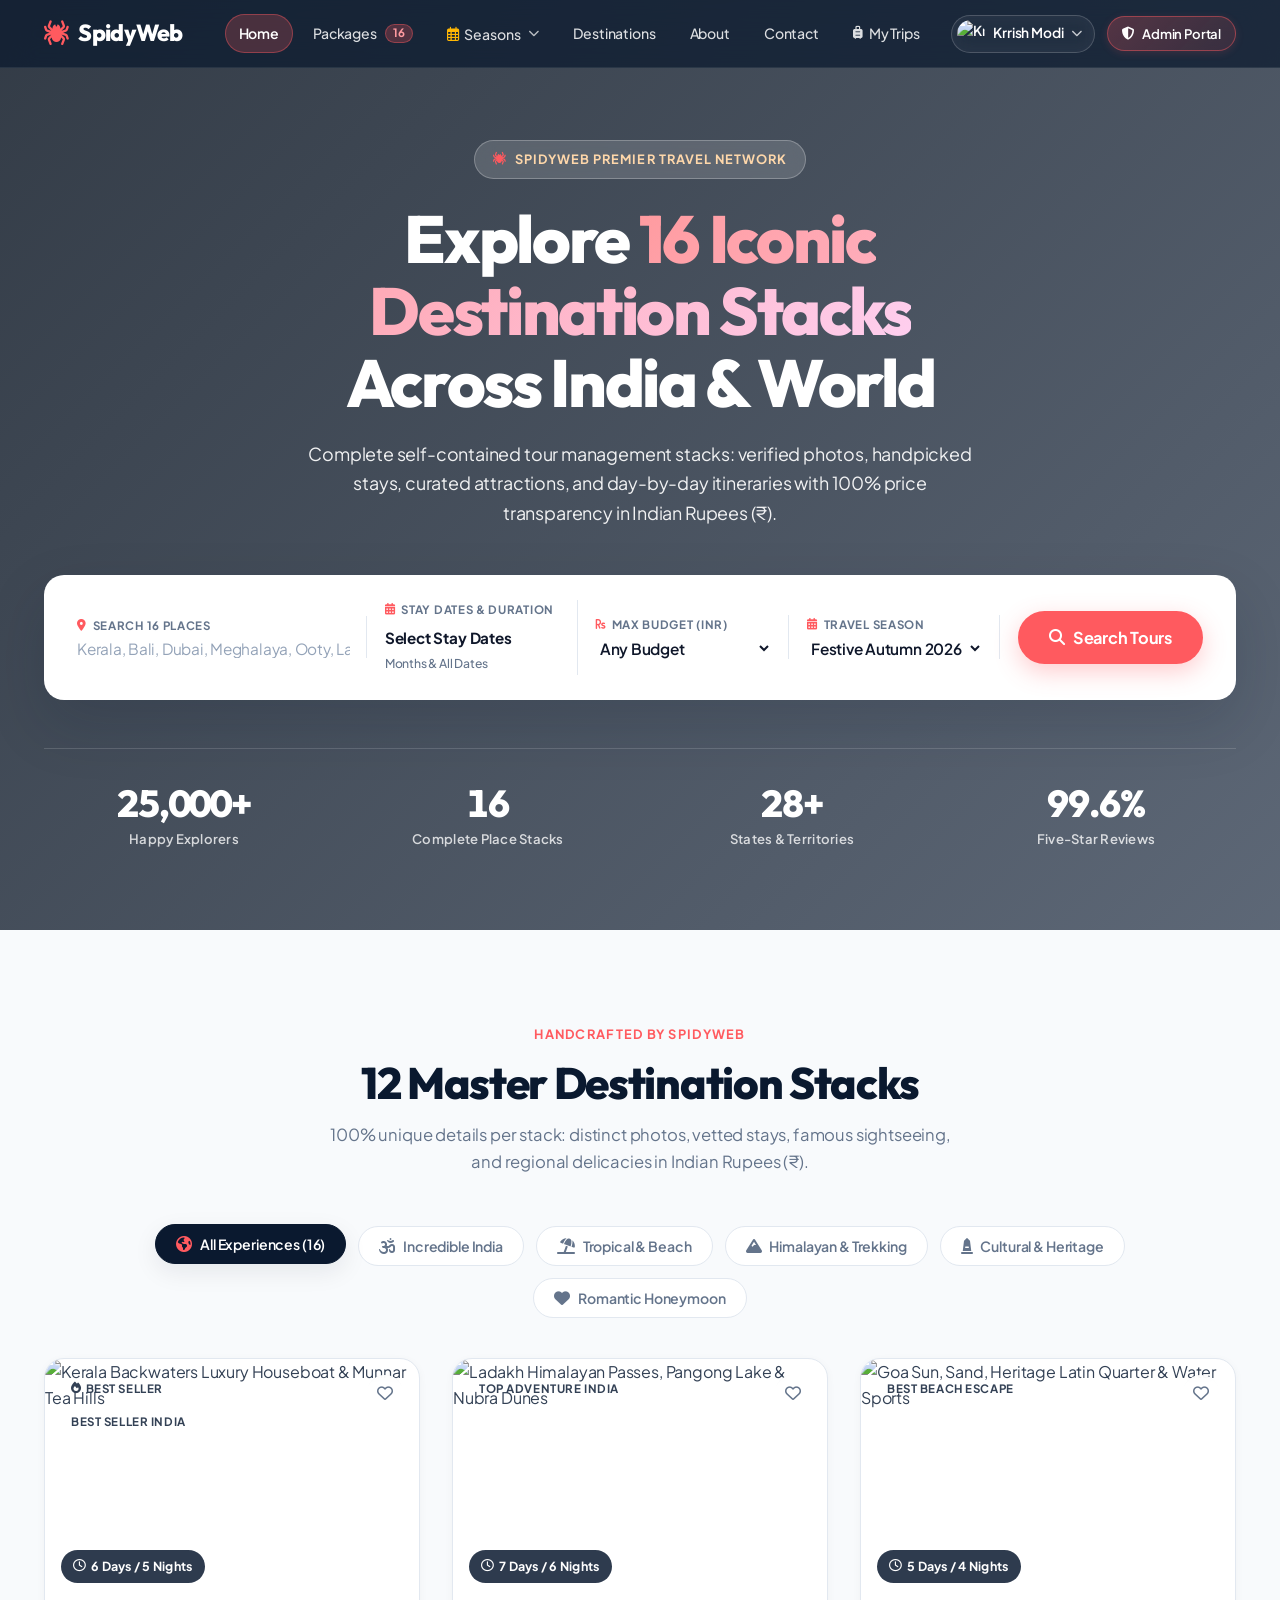
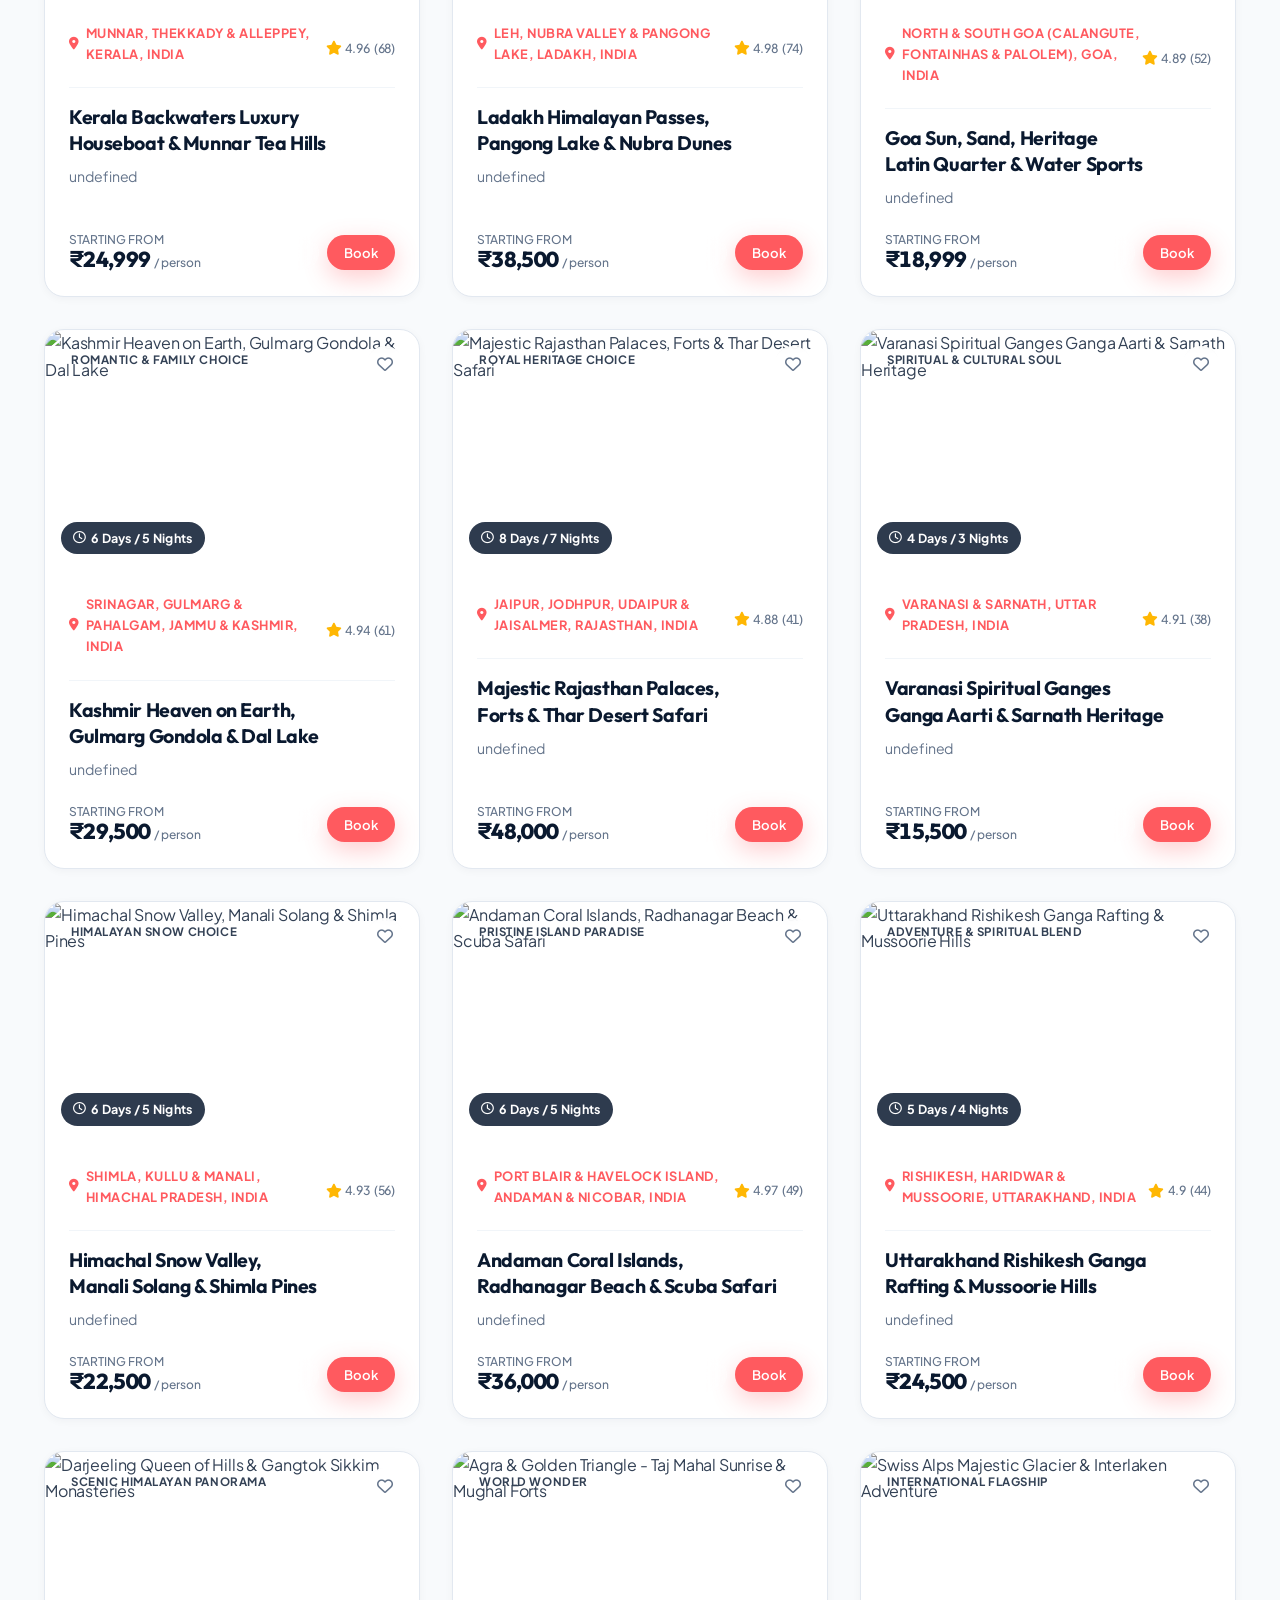
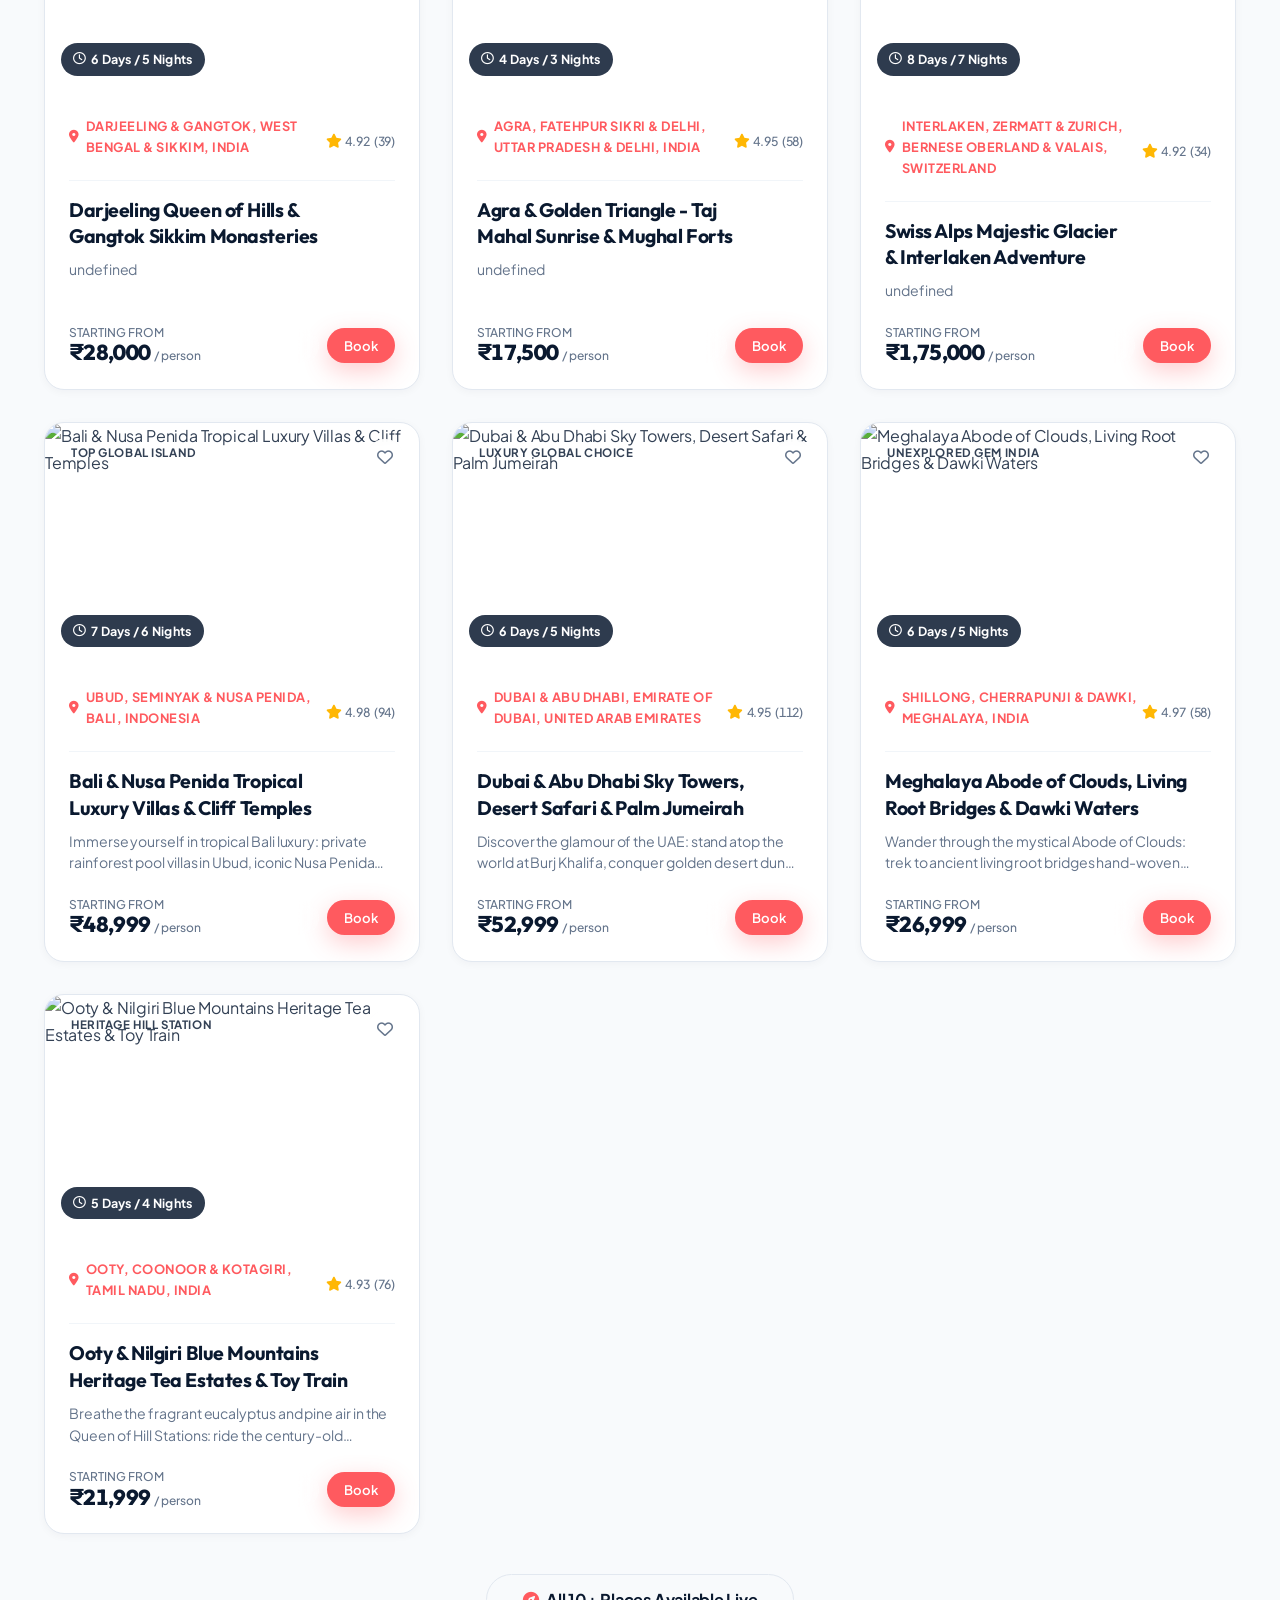
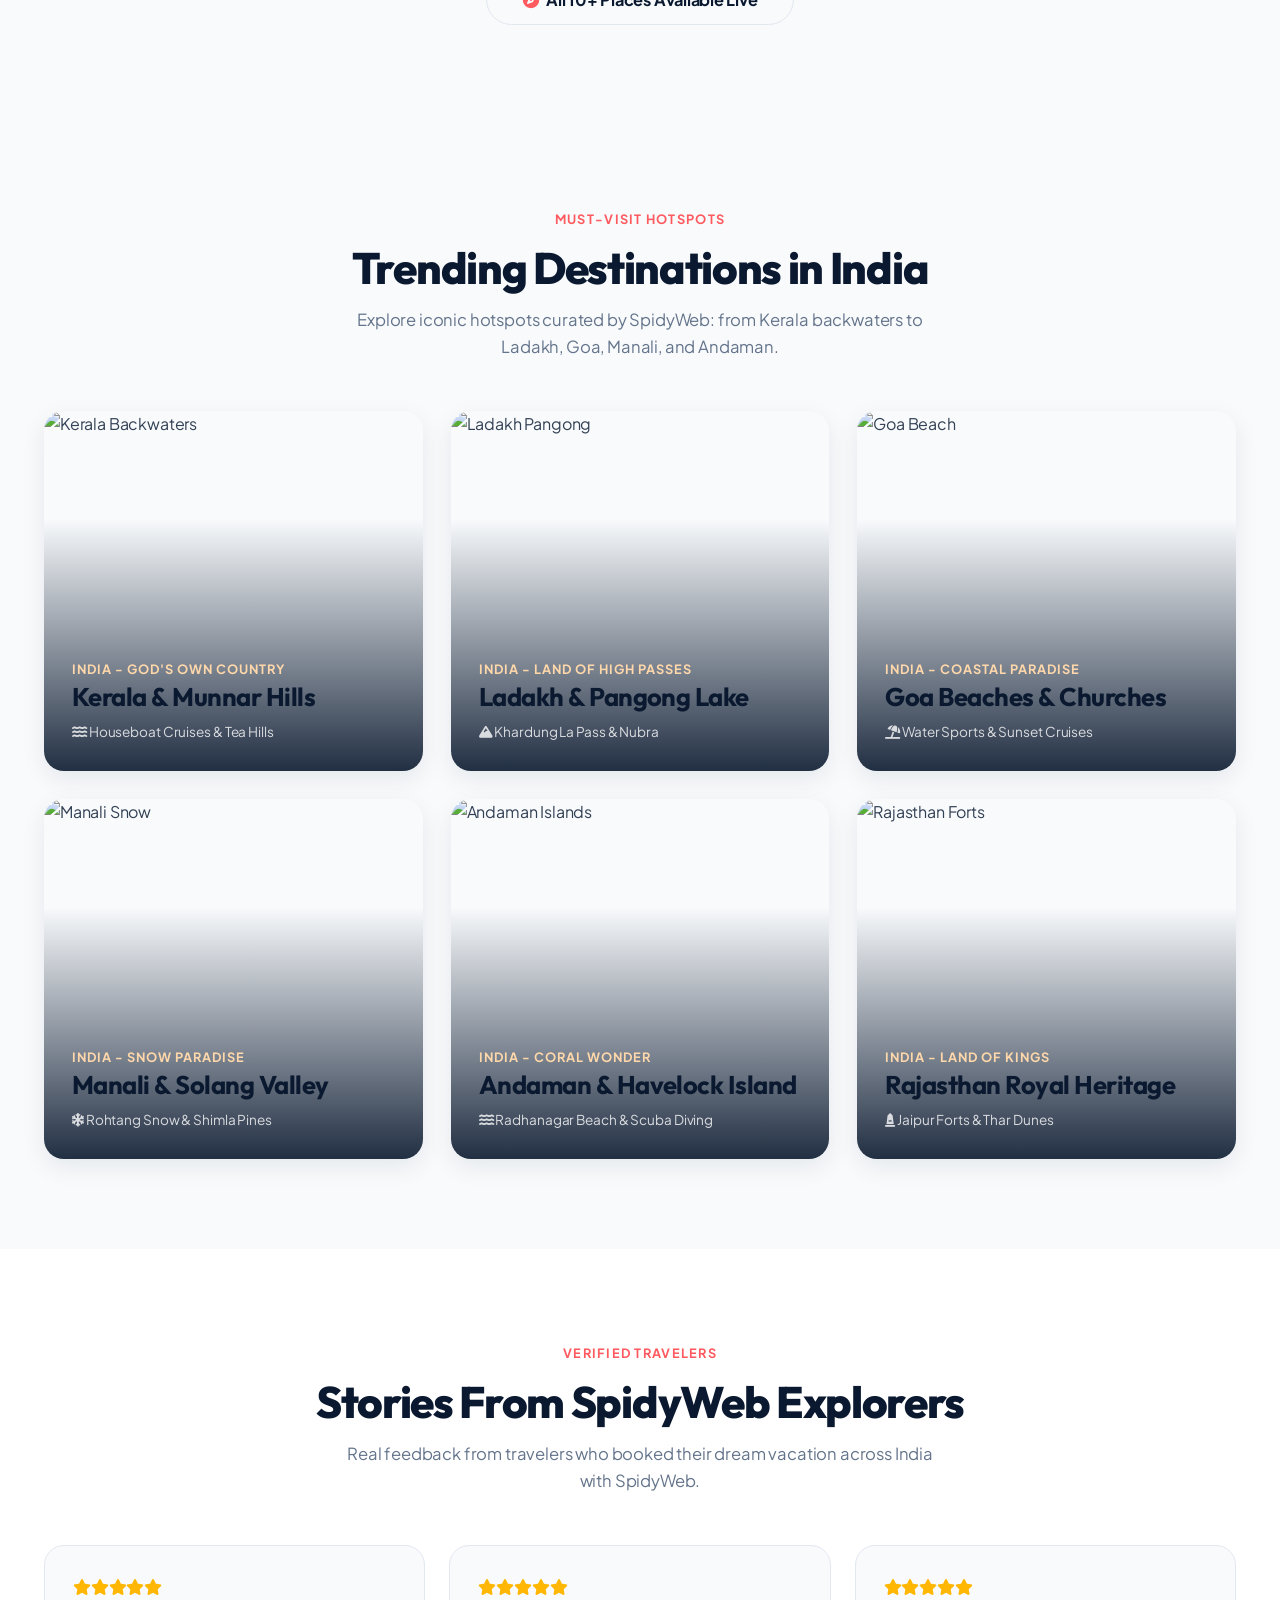
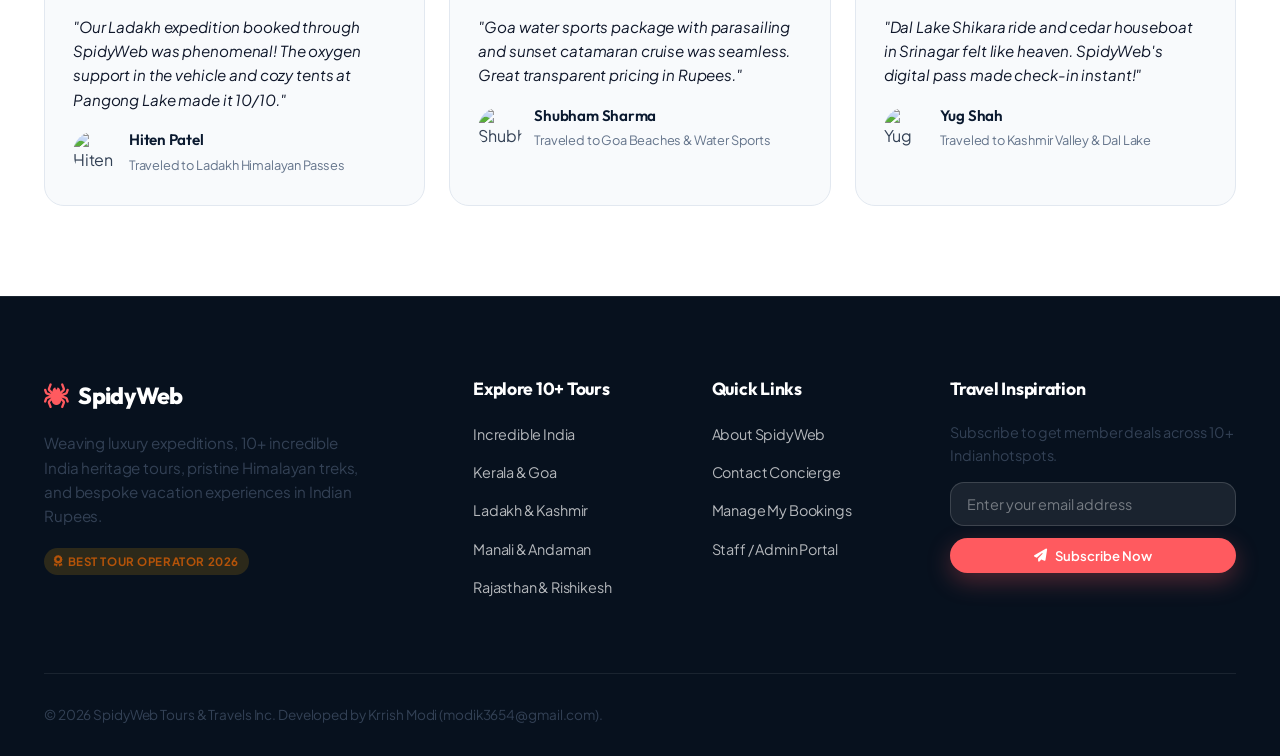
==== index.html @ 507b6579 "Initial commit: Wanderlust tour & travel management system" ====
<!DOCTYPE html>
<html lang="en">
<head>
  <meta charset="UTF-8">
  <meta name="viewport" content="width=device-width, initial-scale=1.0">
  <meta name="description" content="SpidyWeb Tours & Travels - Premier Tour & Travel Management System. Explore 10+ Incredible India packages: Kerala, Ladakh, Goa, Kashmir, Rajasthan, Manali, Andaman, Rishikesh, Darjeeling in Indian Rupees (₹).">
  <title>SpidyWeb Tours & Travels - Weaving Unforgettable Journeys Across India</title>

  <!-- Google Fonts & Font Awesome Icons -->
  <link rel="preconnect" href="https://fonts.googleapis.com">
  <link rel="preconnect" href="https://fonts.gstatic.com" crossorigin>
  <link href="https://fonts.googleapis.com/css2?family=Outfit:wght@400;500;600;700;800;900&family=Plus+Jakarta+Sans:ital,wght@0,300;0,400;0,500;0,600;0,700;0,800;1,400;1,600&family=JetBrains+Mono:wght@500;700&display=swap" rel="stylesheet">
  <link rel="stylesheet" href="https://cdnjs.cloudflare.com/ajax/libs/font-awesome/6.4.0/css/all.min.css">

  <!-- Core Stylesheet -->
  <link rel="stylesheet" href="assets/css/style.css">
</head>
<body>

  <!-- Navigation Bar -->
  <header class="navbar">
    <div class="container navbar-inner">
      <a href="index.html" class="logo">
        <i class="fas fa-spider" style="color: var(--accent-coral);"></i>
        <span>SpidyWeb</span>
      </a>

      <nav class="nav-links">
        <a href="index.html" class="nav-link active">Home</a>
        <a href="#featured-tours" class="nav-link">Packages <span class="nav-count-badge">16</span></a>

        <!-- Travel Seasons Dropdown Menu in Navbar -->
        <div class="nav-dropdown-wrap" id="seasons-nav-wrap">
          <button type="button" class="nav-link nav-dropdown-btn" id="seasons-nav-btn" aria-haspopup="true" aria-expanded="false">
            <i class="far fa-calendar-alt" style="color: var(--accent-gold);"></i> Seasons <i class="fas fa-chevron-down nav-caret"></i>
          </button>
          <div class="nav-dropdown-panel" id="seasons-nav-menu">
            <div class="dropdown-header-tag">Explore by Weather & Best Time</div>
            <a href="javascript:void(0)" class="dropdown-season-item" data-season="all">
              <span class="season-badge-icon" style="background: rgba(10,25,47,0.08); color: var(--primary-navy);"><i class="fas fa-globe-americas"></i></span>
              <div class="season-info-text">
                <span class="season-name">All Seasons (16 Stacks)</span>
                <span class="season-hint">Every iconic destination across India & Global</span>
              </div>
            </a>
            <a href="javascript:void(0)" class="dropdown-season-item" data-season="spring-summer">
              <span class="season-badge-icon" style="background: #fef3c7; color: #d97706;">🌸</span>
              <div class="season-info-text">
                <span class="season-name">Spring & Summer (Mar – Jun)</span>
                <span class="season-hint">Manali, Ooty, Bali, Swiss Alps, Ladakh</span>
              </div>
            </a>
            <a href="javascript:void(0)" class="dropdown-season-item" data-season="monsoon">
              <span class="season-badge-icon" style="background: #e0f2fe; color: #0284c7;">🌧️</span>
              <div class="season-info-text">
                <span class="season-name">Monsoon Greens (Jul – Sep)</span>
                <span class="season-hint">Kerala backwaters, Meghalaya falls & Bali</span>
              </div>
            </a>
            <a href="javascript:void(0)" class="dropdown-season-item" data-season="autumn">
              <span class="season-badge-icon" style="background: #ffedd5; color: #ea580c;">🍁</span>
              <div class="season-info-text">
                <span class="season-name">Festive Autumn (Oct – Nov)</span>
                <span class="season-hint">Rajasthan, Varanasi, Dubai & Darjeeling</span>
              </div>
            </a>
            <a href="javascript:void(0)" class="dropdown-season-item" data-season="winter">
              <span class="season-badge-icon" style="background: #eff6ff; color: #2563eb;">❄️</span>
              <div class="season-info-text">
                <span class="season-name">Winter Snow & Sun (Dec – Feb)</span>
                <span class="season-hint">Kashmir Gulmarg snow, Goa & Andaman beaches</span>
              </div>
            </a>
          </div>
        </div>

        <a href="#destinations" class="nav-link">Destinations</a>
        <a href="about.html" class="nav-link">About</a>
        <a href="contact.html" class="nav-link">Contact</a>
        <a href="my-bookings.html" class="nav-link"><i class="fas fa-suitcase-rolling" style="font-size: 0.8rem;"></i> My Trips</a>
      </nav>

      <div class="nav-actions">
        <div class="user-profile-menu">
          <div class="user-avatar-btn">
            <img src="https://images.unsplash.com/photo-1535713875002-d1d0cf377fde?auto=format&fit=crop&w=150&q=80" alt="Krrish Modi" id="header-dp" class="user-avatar-img">
            <span>Krrish Modi</span>
            <i class="fas fa-chevron-down" style="font-size: 0.7rem; opacity: 0.75;"></i>
          </div>
          <div class="user-dropdown">
            <div style="padding: 12px 18px; border-bottom: 1px solid var(--border-light); display: flex; align-items: center; justify-content: space-between;">
              <div>
                <p style="font-weight: 700; font-size: 0.9rem;">Krrish Modi</p>
                <p style="font-size: 0.75rem; color: var(--text-muted);">modik3654@gmail.com</p>
              </div>
              <button onclick="openAvatarModal()" class="btn btn-outline btn-sm" style="padding: 4px 8px; font-size: 0.75rem;" title="Change Profile Photo">
                <i class="fas fa-camera"></i> Change DP
              </button>
            </div>
            <a href="my-bookings.html" class="dropdown-item">
              <i class="fas fa-suitcase-rolling"></i> My Bookings
            </a>
            <a href="admin/index.html" class="dropdown-item">
              <i class="fas fa-chart-line"></i> Admin Dashboard
            </a>
            <a href="javascript:void(0)" onclick="openAvatarModal()" class="dropdown-item">
              <i class="fas fa-image"></i> Change Profile Photo
            </a>
            <div class="dropdown-divider"></div>
            <a href="login.html" class="dropdown-item" style="color: #ef4444;">
              <i class="fas fa-sign-out-alt"></i> Logout / Switch User
            </a>
          </div>
        </div>

        <a href="admin/index.html" class="nav-admin-btn" title="Admin Portal">
          <i class="fas fa-shield-alt"></i> <span>Admin Portal</span>
        </a>

        <button class="mobile-menu-btn" aria-label="Toggle Menu">
          <i class="fas fa-bars"></i>
        </button>
      </div>
    </div>
  </header>

  <!-- Hero Section -->
  <section class="hero">
    <div class="container">
      <div class="hero-content">
        <div class="hero-tagline">
          <i class="fas fa-spider" style="color: var(--accent-coral);"></i> SpidyWeb Premier Travel Network
        </div>
        <h1 class="hero-title">
          Explore <span>16 Iconic Destination Stacks</span> Across India & World
        </h1>
        <p class="hero-desc">
          Complete self-contained tour management stacks: verified photos, handpicked stays, curated attractions, and day-by-day itineraries with 100% price transparency in Indian Rupees (₹).
        </p>
      </div>

      <!-- Interactive Search Bar with ONLY RUPEES in Max Budget -->
      <div class="search-card">
        <div class="search-field">
          <label class="search-label"><i class="fas fa-map-marker-alt"></i> Search 16 Places</label>
          <input type="text" id="search-destination" class="search-input" placeholder="Kerala, Bali, Dubai, Meghalaya, Ooty, Ladakh, Goa, Kashmir, Swiss Alps...">
        </div>

        <!-- MakeMyTrip Style Date & Duration Picker Trigger -->
        <div class="search-field date-picker-field" id="mmt-date-picker-wrap">
          <label class="search-label"><i class="fas fa-calendar-alt"></i> Stay Dates & Duration</label>
          <div class="date-trigger-box" id="mmt-date-trigger" tabindex="0" role="button" aria-haspopup="dialog" aria-expanded="false" title="Click to select stay dates like MakeMyTrip">
            <div class="date-val-wrap">
              <span class="date-val-primary" id="mmt-date-display">Select Stay Dates</span>
              <span class="date-val-sub" id="mmt-duration-sub">Months & All Dates</span>
            </div>
            <span class="mmt-duration-pill" id="mmt-duration-pill" style="display: none;">0 Nights</span>
          </div>
          <!-- Hidden input for search filter engine compatibility -->
          <input type="hidden" id="search-duration" value="all">
          <input type="hidden" id="checkin-date" value="">
          <input type="hidden" id="checkout-date" value="">
        </div>

        <!-- MAX BUDGET (ONLY RUPEES, NO PLACE NAMES) -->
        <div class="search-field">
          <label class="search-label"><i class="fas fa-rupee-sign"></i> Max Budget (INR)</label>
          <select id="search-budget" class="search-input" style="cursor: pointer;">
            <option value="9999999">Any Budget</option>
            <option value="20000">Under ₹20,000</option>
            <option value="30000">Under ₹30,000</option>
            <option value="50000">Under ₹50,000</option>
            <option value="100000">Under ₹1,00,000</option>
            <option value="200000">Under ₹2,00,000</option>
          </select>
        </div>

        <div class="search-field">
          <label class="search-label"><i class="fas fa-calendar-alt"></i> Travel Season</label>
          <select class="search-input" style="cursor: pointer;">
            <option>Festive Autumn 2026</option>
            <option>Winter Snow Season 2026</option>
            <option>Spring / Summer 2027</option>
          </select>
        </div>

        <button id="btn-hero-search" class="btn btn-primary btn-lg">
          <i class="fas fa-search"></i> Search Tours
        </button>

        <!-- MakeMyTrip Style Dual-Month Calendar Popover -->
        <div class="mmt-calendar-popover" id="mmt-calendar-popover" role="dialog" aria-label="MakeMyTrip Stay Date Picker" style="display: none;">
          <div class="mmt-popover-header">
            <div class="mmt-header-title">
              <i class="fas fa-calendar-alt"></i>
              <div>
                <h4>Select Dates & Duration</h4>
                <p>Pick check-in & check-out dates to calculate duration</p>
              </div>
            </div>
            <div class="mmt-nav-group">
              <button type="button" class="mmt-nav-arrow" id="mmt-prev-month" aria-label="Previous Month">
                <i class="fas fa-chevron-left"></i>
              </button>
              <button type="button" class="mmt-nav-arrow" id="mmt-next-month" aria-label="Next Month">
                <i class="fas fa-chevron-right"></i>
              </button>
            </div>
          </div>

          <!-- Dual Month Container -->
          <div class="mmt-dual-months" id="mmt-dual-months">
            <!-- Dynamically rendered via JS -->
          </div>

          <!-- Calendar Popover Footer -->
          <div class="mmt-popover-footer">
            <div class="mmt-footer-info">
              <div class="mmt-date-chips">
                <div class="mmt-chip" id="mmt-checkin-chip">
                  <span class="chip-label">Check-in</span>
                  <span class="chip-date" id="mmt-chip-in-val">Select date</span>
                </div>
                <i class="fas fa-arrow-right chip-arrow"></i>
                <div class="mmt-chip" id="mmt-checkout-chip">
                  <span class="chip-label">Check-out</span>
                  <span class="chip-date" id="mmt-chip-out-val">Select date</span>
                </div>
              </div>
              <div class="mmt-footer-nights" id="mmt-nights-summary">
                <i class="fas fa-moon"></i> <span>Pick check-in date</span>
              </div>
            </div>
            <div class="mmt-footer-actions">
              <button type="button" class="btn btn-sm btn-outline" id="mmt-clear-btn">Reset</button>
              <button type="button" class="btn btn-sm btn-primary" id="mmt-apply-btn" disabled>Apply Dates</button>
            </div>
          </div>
        </div>
      </div>

      <!-- Key Platform Stats -->
      <div class="hero-stats">
        <div class="stat-item">
          <div class="stat-number">25,000+</div>
          <div class="stat-label">Happy Explorers</div>
        </div>
        <div class="stat-item">
          <div class="stat-number">16</div>
          <div class="stat-label">Complete Place Stacks</div>
        </div>
        <div class="stat-item">
          <div class="stat-number">28+</div>
          <div class="stat-label">States & Territories</div>
        </div>
        <div class="stat-item">
          <div class="stat-number">99.6%</div>
          <div class="stat-label">Five-Star Reviews</div>
        </div>
      </div>
    </div>
  </section>

  <!-- Featured Tours Section -->
  <section class="section" id="featured-tours">
    <div class="container">
      <div class="section-header">
        <span class="section-subtitle">Handcrafted by SpidyWeb</span>
        <h2 class="section-title">12 Master Destination Stacks</h2>
        <p class="section-desc">
          100% unique details per stack: distinct photos, vetted stays, famous sightseeing, and regional delicacies in Indian Rupees (₹).
        </p>
      </div>

      <!-- Category Filter Pills -->
      <div class="category-filter-wrap">
        <button class="filter-btn active" data-category="all">
          <i class="fas fa-globe-americas"></i> All Experiences (16)
        </button>
        <button class="filter-btn" data-category="incredible-india">
          <i class="fas fa-om"></i> Incredible India
        </button>
        <button class="filter-btn" data-category="tropical-beach">
          <i class="fas fa-umbrella-beach"></i> Tropical & Beach
        </button>
        <button class="filter-btn" data-category="himalayan-trekking">
          <i class="fas fa-mountain"></i> Himalayan & Trekking
        </button>
        <button class="filter-btn" data-category="cultural-heritage">
          <i class="fas fa-monument"></i> Cultural & Heritage
        </button>
        <button class="filter-btn" data-category="romantic-honeymoon">
          <i class="fas fa-heart"></i> Romantic Honeymoon
        </button>
      </div>

      <!-- Packages Grid with 100% REAL PHOTOS for each place -->
      <div class="packages-grid" id="packages-container">

        <!-- 1. KERALA BACKWATERS (REAL HOUSEBOAT & TEA HILLS PHOTO) -->
        <article class="package-card" data-category="incredible-india" data-destination="Munnar, Thekkady & Alleppey, India" data-title="Kerala Backwaters Luxury Houseboat & Munnar Tea Hills" data-duration="6" data-price="24999">
          <div class="card-img-wrap">
            <img src="https://images.unsplash.com/photo-1602216056096-3b40cc0c9944?auto=format&fit=crop&w=900&q=80" alt="Alleppey Backwaters Houseboat Kerala" loading="lazy">
            <div class="card-badges">
              <span class="badge badge-coral"><i class="fas fa-fire"></i> Best Seller</span>
              <span class="badge badge-gold"><i class="fas fa-tag"></i> Save 17%</span>
            </div>
            <button class="card-wishlist" data-id="1" aria-label="Save to Wishlist"><i class="far fa-heart"></i></button>
            <div class="card-duration"><i class="far fa-clock"></i> 6 Days / 5 Nights</div>
          </div>
          <div class="card-body">
            <div class="card-location"><i class="fas fa-map-marker-alt"></i> Munnar & Alleppey, Kerala (India)</div>
            <h3 class="card-title"><a href="package-details.html?id=1">Kerala Backwaters Houseboat & Munnar Tea Hills</a></h3>
            <p class="card-summary">Private luxury AC houseboat cruise in Alleppey backwaters and aromatic Munnar tea plantations.</p>
            <div class="card-meta">
              <div class="card-rating"><i class="fas fa-star"></i> 4.96 <span>(68 reviews)</span></div>
              <div class="card-group-size"><i class="fas fa-user-friends"></i> Max 12 Guests</div>
            </div>
            <div class="card-footer">
              <div class="card-price-wrap">
                <span class="card-price-label">From</span>
                <div>
                  <span class="card-price">₹24,999</span>
                  <span class="card-price-original">₹29,999</span>
                </div>
              </div>
              <div style="display: flex; gap: 8px;">
                <a href="package-details.html?id=1" class="btn btn-outline-dark btn-sm">Details</a>
                <button class="btn btn-primary btn-sm btn-open-booking" data-id="1" data-title="Kerala Backwaters Houseboat & Munnar Tea Hills" data-price="24999" data-destination="Kerala, India" data-duration="6 Days">Book Now</button>
              </div>
            </div>
          </div>
        </article>

        <!-- 2. LADAKH PANGONG (REAL PANGONG TSO PHOTO) -->
        <article class="package-card" data-category="himalayan-trekking" data-destination="Leh, Nubra Valley & Pangong Lake, India" data-title="Ladakh Himalayan Passes, Pangong Lake & Nubra Dunes" data-duration="7" data-price="38500">
          <div class="card-img-wrap">
            <img src="https://images.unsplash.com/photo-1581793745862-99fde7fa73d2?auto=format&fit=crop&w=900&q=80" alt="Pangong Tso Lake Ladakh" loading="lazy">
            <div class="card-badges">
              <span class="badge badge-coral"><i class="fas fa-fire"></i> Top Adventure</span>
              <span class="badge badge-gold"><i class="fas fa-tag"></i> Save 12%</span>
            </div>
            <button class="card-wishlist" data-id="2" aria-label="Save to Wishlist"><i class="far fa-heart"></i></button>
            <div class="card-duration"><i class="far fa-clock"></i> 7 Days / 6 Nights</div>
          </div>
          <div class="card-body">
            <div class="card-location"><i class="fas fa-map-marker-alt"></i> Leh & Pangong Tso, Ladakh (India)</div>
            <h3 class="card-title"><a href="package-details.html?id=2">Ladakh Himalayan Passes, Pangong & Nubra Dunes</a></h3>
            <p class="card-summary">Cross Khardung La pass, ride double-humped camels in Nubra desert sand dunes, and camp at Pangong Lake.</p>
            <div class="card-meta">
              <div class="card-rating"><i class="fas fa-star"></i> 4.98 <span>(74 reviews)</span></div>
              <div class="card-group-size"><i class="fas fa-user-friends"></i> Max 10 Guests</div>
            </div>
            <div class="card-footer">
              <div class="card-price-wrap">
                <span class="card-price-label">From</span>
                <div>
                  <span class="card-price">₹38,500</span>
                  <span class="card-price-original">₹44,000</span>
                </div>
              </div>
              <div style="display: flex; gap: 8px;">
                <a href="package-details.html?id=2" class="btn btn-outline-dark btn-sm">Details</a>
                <button class="btn btn-primary btn-sm btn-open-booking" data-id="2" data-title="Ladakh Himalayan Passes & Pangong Lake" data-price="38500" data-destination="Ladakh, India" data-duration="7 Days">Book Now</button>
              </div>
            </div>
          </div>
        </article>

        <!-- 3. GOA BEACHES (REAL GOA PALM BEACH PHOTO) -->
        <article class="package-card" data-category="tropical-beach" data-destination="North & South Goa, India" data-title="Goa Sun, Sand, Heritage Churches & Water Sports" data-duration="5" data-price="18999">
          <div class="card-img-wrap">
            <img src="https://images.unsplash.com/photo-1512343879784-a960bf40e7f2?auto=format&fit=crop&w=900&q=80" alt="Palolem Beach Goa" loading="lazy">
            <div class="card-badges">
              <span class="badge badge-coral"><i class="fas fa-fire"></i> Best Seller</span>
            </div>
            <button class="card-wishlist" data-id="3" aria-label="Save to Wishlist"><i class="far fa-heart"></i></button>
            <div class="card-duration"><i class="far fa-clock"></i> 5 Days / 4 Nights</div>
          </div>
          <div class="card-body">
            <div class="card-location"><i class="fas fa-map-marker-alt"></i> Calangute, Baga & Palolem, Goa (India)</div>
            <h3 class="card-title"><a href="package-details.html?id=3">Goa Sun, Sand, Latin Quarter & Water Sports</a></h3>
            <p class="card-summary">Golden beaches, Portuguese Latin Quarters in Fontainhas, parasailing, and sunset catamaran cruises.</p>
            <div class="card-meta">
              <div class="card-rating"><i class="fas fa-star"></i> 4.89 <span>(52 reviews)</span></div>
              <div class="card-group-size"><i class="fas fa-user-friends"></i> Max 15 Guests</div>
            </div>
            <div class="card-footer">
              <div class="card-price-wrap">
                <span class="card-price-label">From</span>
                <div>
                  <span class="card-price">₹18,999</span>
                  <span class="card-price-original">₹22,500</span>
                </div>
              </div>
              <div style="display: flex; gap: 8px;">
                <a href="package-details.html?id=3" class="btn btn-outline-dark btn-sm">Details</a>
                <button class="btn btn-primary btn-sm btn-open-booking" data-id="3" data-title="Goa Sun, Sand & Water Sports" data-price="18999" data-destination="Goa, India" data-duration="5 Days">Book Now</button>
              </div>
            </div>
          </div>
        </article>

        <!-- 4. KASHMIR (REAL DAL LAKE SHIKARA PHOTO) -->
        <article class="package-card" data-category="incredible-india" data-destination="Srinagar, Gulmarg & Pahalgam, India" data-title="Kashmir Heaven on Earth, Gulmarg Gondola & Dal Lake" data-duration="6" data-price="29500">
          <div class="card-img-wrap">
            <img src="https://images.unsplash.com/photo-1598091383021-15ddea10925d?auto=format&fit=crop&w=900&q=80" alt="Dal Lake Shikara Boat Srinagar Kashmir" loading="lazy">
            <div class="card-badges">
              <span class="badge badge-coral"><i class="fas fa-heart"></i> Paradise Trip</span>
            </div>
            <button class="card-wishlist" data-id="4" aria-label="Save to Wishlist"><i class="far fa-heart"></i></button>
            <div class="card-duration"><i class="far fa-clock"></i> 6 Days / 5 Nights</div>
          </div>
          <div class="card-body">
            <div class="card-location"><i class="fas fa-map-marker-alt"></i> Srinagar & Gulmarg, Kashmir (India)</div>
            <h3 class="card-title"><a href="package-details.html?id=4">Kashmir Heaven on Earth & Dal Lake Shikara</a></h3>
            <p class="card-summary">Wooden Shikaras on Dal Lake, carved cedar houseboats, and Gulmarg Gondola cable car ride.</p>
            <div class="card-meta">
              <div class="card-rating"><i class="fas fa-star"></i> 4.94 <span>(61 reviews)</span></div>
              <div class="card-group-size"><i class="fas fa-user-friends"></i> Max 12 Guests</div>
            </div>
            <div class="card-footer">
              <div class="card-price-wrap">
                <span class="card-price-label">From</span>
                <div>
                  <span class="card-price">₹29,500</span>
                  <span class="card-price-original">₹34,000</span>
                </div>
              </div>
              <div style="display: flex; gap: 8px;">
                <a href="package-details.html?id=4" class="btn btn-outline-dark btn-sm">Details</a>
                <button class="btn btn-primary btn-sm btn-open-booking" data-id="4" data-title="Kashmir Heaven on Earth" data-price="29500" data-destination="Kashmir, India" data-duration="6 Days">Book Now</button>
              </div>
            </div>
          </div>
        </article>

        <!-- 5. RAJASTHAN (REAL JAIPUR FORTS & UDAIPUR PHOTO) -->
        <article class="package-card" data-category="cultural-heritage" data-destination="Jaipur, Jodhpur & Udaipur, India" data-title="Majestic Rajasthan Palaces, Forts & Thar Desert Safari" data-duration="8" data-price="48000">
          <div class="card-img-wrap">
            <img src="https://images.unsplash.com/photo-1599661046289-e31897846e41?auto=format&fit=crop&w=900&q=80" alt="Amber Fort & Rajasthan Palaces" loading="lazy">
            <div class="card-badges">
              <span class="badge badge-gold"><i class="fas fa-tag"></i> Save 15%</span>
            </div>
            <button class="card-wishlist" data-id="5" aria-label="Save to Wishlist"><i class="far fa-heart"></i></button>
            <div class="card-duration"><i class="far fa-clock"></i> 8 Days / 7 Nights</div>
          </div>
          <div class="card-body">
            <div class="card-location"><i class="fas fa-map-marker-alt"></i> Jaipur & Udaipur, Rajasthan (India)</div>
            <h3 class="card-title"><a href="package-details.html?id=5">Majestic Rajasthan Palaces, Forts & Desert Dunes</a></h3>
            <p class="card-summary">Live like royalty in heritage Havelis, marvel at Amber Fort, boat on Lake Pichola, and ride camels in Thar desert.</p>
            <div class="card-meta">
              <div class="card-rating"><i class="fas fa-star"></i> 4.88 <span>(41 reviews)</span></div>
              <div class="card-group-size"><i class="fas fa-user-friends"></i> Max 15 Guests</div>
            </div>
            <div class="card-footer">
              <div class="card-price-wrap">
                <span class="card-price-label">From</span>
                <div>
                  <span class="card-price">₹48,000</span>
                  <span class="card-price-original">₹56,000</span>
                </div>
              </div>
              <div style="display: flex; gap: 8px;">
                <a href="package-details.html?id=5" class="btn btn-outline-dark btn-sm">Details</a>
                <button class="btn btn-primary btn-sm btn-open-booking" data-id="5" data-title="Majestic Rajasthan Palaces & Forts" data-price="48000" data-destination="Rajasthan, India" data-duration="8 Days">Book Now</button>
              </div>
            </div>
          </div>
        </article>

        <!-- 6. MANALI & SHIMLA (REAL SOLANG VALLEY SNOW PHOTO) -->
        <article class="package-card" data-category="himalayan-trekking" data-destination="Shimla, Kullu & Manali, India" data-title="Himachal Snow Valley, Manali Solang & Shimla Pines" data-duration="6" data-price="22500">
          <div class="card-img-wrap">
            <img src="https://images.unsplash.com/photo-1626621341517-bbf3d9990a23?auto=format&fit=crop&w=900&q=80" alt="Manali Snow Mountains & Solang Valley" loading="lazy">
            <div class="card-badges">
              <span class="badge badge-teal"><i class="fas fa-snowflake"></i> Snow Special</span>
            </div>
            <button class="card-wishlist" data-id="6" aria-label="Save to Wishlist"><i class="far fa-heart"></i></button>
            <div class="card-duration"><i class="far fa-clock"></i> 6 Days / 5 Nights</div>
          </div>
          <div class="card-body">
            <div class="card-location"><i class="fas fa-map-marker-alt"></i> Shimla & Manali, Himachal (India)</div>
            <h3 class="card-title"><a href="package-details.html?id=6">Himachal Snow Valley, Manali Solang & Shimla</a></h3>
            <p class="card-summary">Solang Valley adventures, Rohtang snow pass, Hadimba temple, and Shimla Mall Road strolls.</p>
            <div class="card-meta">
              <div class="card-rating"><i class="fas fa-star"></i> 4.93 <span>(56 reviews)</span></div>
              <div class="card-group-size"><i class="fas fa-user-friends"></i> Max 15 Guests</div>
            </div>
            <div class="card-footer">
              <div class="card-price-wrap">
                <span class="card-price-label">From</span>
                <div>
                  <span class="card-price">₹22,500</span>
                  <span class="card-price-original">₹26,000</span>
                </div>
              </div>
              <div style="display: flex; gap: 8px;">
                <a href="package-details.html?id=6" class="btn btn-outline-dark btn-sm">Details</a>
                <button class="btn btn-primary btn-sm btn-open-booking" data-id="6" data-title="Himachal Snow Valley & Manali" data-price="22500" data-destination="Himachal, India" data-duration="6 Days">Book Now</button>
              </div>
            </div>
          </div>
        </article>

        <!-- 7. ANDAMAN ISLANDS (REAL HAVELOCK BEACH PHOTO) -->
        <article class="package-card" data-category="tropical-beach" data-destination="Port Blair & Havelock Island, India" data-title="Andaman Coral Islands, Radhanagar Beach & Scuba" data-duration="6" data-price="36000">
          <div class="card-img-wrap">
            <img src="https://images.unsplash.com/photo-1589308078059-be1415eab4c3?auto=format&fit=crop&w=900&q=80" alt="Radhanagar Beach Havelock Andaman" loading="lazy">
            <div class="card-badges">
              <span class="badge badge-coral"><i class="fas fa-water"></i> Scuba Paradise</span>
            </div>
            <button class="card-wishlist" data-id="7" aria-label="Save to Wishlist"><i class="far fa-heart"></i></button>
            <div class="card-duration"><i class="far fa-clock"></i> 6 Days / 5 Nights</div>
          </div>
          <div class="card-body">
            <div class="card-location"><i class="fas fa-map-marker-alt"></i> Havelock Island, Andaman (India)</div>
            <h3 class="card-title"><a href="package-details.html?id=7">Andaman Coral Islands & Radhanagar Beach</a></h3>
            <p class="card-summary">Asia’s best white sand beach, scuba diving in pristine coral reefs, and luxury catamaran cruises.</p>
            <div class="card-meta">
              <div class="card-rating"><i class="fas fa-star"></i> 4.97 <span>(49 reviews)</span></div>
              <div class="card-group-size"><i class="fas fa-user-friends"></i> Max 12 Guests</div>
            </div>
            <div class="card-footer">
              <div class="card-price-wrap">
                <span class="card-price-label">From</span>
                <div>
                  <span class="card-price">₹36,000</span>
                  <span class="card-price-original">₹42,000</span>
                </div>
              </div>
              <div style="display: flex; gap: 8px;">
                <a href="package-details.html?id=7" class="btn btn-outline-dark btn-sm">Details</a>
                <button class="btn btn-primary btn-sm btn-open-booking" data-id="7" data-title="Andaman Coral Islands & Scuba" data-price="36000" data-destination="Andaman, India" data-duration="6 Days">Book Now</button>
              </div>
            </div>
          </div>
        </article>

        <!-- 8. VARANASI (REAL GANGA AARTI PHOTO) -->
        <article class="package-card" data-category="incredible-india" data-destination="Varanasi & Sarnath, India" data-title="Varanasi Spiritual Ganges Ganga Aarti & Sarnath Heritage" data-duration="4" data-price="15500">
          <div class="card-img-wrap">
            <img src="https://images.unsplash.com/photo-1561361513-2d000a50f0dc?auto=format&fit=crop&w=900&q=80" alt="Varanasi Ganga Aarti Ghats" loading="lazy">
            <div class="card-badges">
              <span class="badge badge-gold"><i class="fas fa-om"></i> Spiritual</span>
            </div>
            <button class="card-wishlist" data-id="8" aria-label="Save to Wishlist"><i class="far fa-heart"></i></button>
            <div class="card-duration"><i class="far fa-clock"></i> 4 Days / 3 Nights</div>
          </div>
          <div class="card-body">
            <div class="card-location"><i class="fas fa-map-marker-alt"></i> Varanasi & Sarnath, Uttar Pradesh (India)</div>
            <h3 class="card-title"><a href="package-details.html?id=8">Varanasi Spiritual Ganges Aarti & Sarnath</a></h3>
            <p class="card-summary">Sunrise boat ride on holy Ganges, VIP evening Maha Ganga Aarti, and ancient Sarnath stupas.</p>
            <div class="card-meta">
              <div class="card-rating"><i class="fas fa-star"></i> 4.91 <span>(38 reviews)</span></div>
              <div class="card-group-size"><i class="fas fa-user-friends"></i> Max 14 Guests</div>
            </div>
            <div class="card-footer">
              <div class="card-price-wrap">
                <span class="card-price-label">From</span>
                <div>
                  <span class="card-price">₹15,500</span>
                  <span class="card-price-original">₹18,500</span>
                </div>
              </div>
              <div style="display: flex; gap: 8px;">
                <a href="package-details.html?id=8" class="btn btn-outline-dark btn-sm">Details</a>
                <button class="btn btn-primary btn-sm btn-open-booking" data-id="8" data-title="Varanasi Spiritual Ganges Tour" data-price="15500" data-destination="Varanasi, India" data-duration="4 Days">Book Now</button>
              </div>
            </div>
          </div>
        </article>

        <!-- 9. UTTARAKHAND RISHIKESH (REAL GANGES RAFTING PHOTO) -->
        <article class="package-card" data-category="himalayan-trekking" data-destination="Rishikesh & Mussoorie, India" data-title="Uttarakhand Rishikesh Ganga Rafting & Mussoorie Hills" data-duration="5" data-price="24500">
          <div class="card-img-wrap">
            <img src="https://images.unsplash.com/photo-1544735716-392fe2489ffa?auto=format&fit=crop&w=900&q=80" alt="Rishikesh White Water Rafting Ganges" loading="lazy">
            <div class="card-badges">
              <span class="badge badge-teal"><i class="fas fa-water"></i> Adventure</span>
            </div>
            <button class="card-wishlist" data-id="9" aria-label="Save to Wishlist"><i class="far fa-heart"></i></button>
            <div class="card-duration"><i class="far fa-clock"></i> 5 Days / 4 Nights</div>
          </div>
          <div class="card-body">
            <div class="card-location"><i class="fas fa-map-marker-alt"></i> Rishikesh & Mussoorie, Uttarakhand (India)</div>
            <h3 class="card-title"><a href="package-details.html?id=9">Uttarakhand Rishikesh Rafting & Mussoorie</a></h3>
            <p class="card-summary">16KM Grade-III White Water Rafting on Ganges, luxury riverside camping, and Mussoorie hill vistas.</p>
            <div class="card-meta">
              <div class="card-rating"><i class="fas fa-star"></i> 4.90 <span>(44 reviews)</span></div>
              <div class="card-group-size"><i class="fas fa-user-friends"></i> Max 16 Guests</div>
            </div>
            <div class="card-footer">
              <div class="card-price-wrap">
                <span class="card-price-label">From</span>
                <div>
                  <span class="card-price">₹24,500</span>
                  <span class="card-price-original">₹29,000</span>
                </div>
              </div>
              <div style="display: flex; gap: 8px;">
                <a href="package-details.html?id=9" class="btn btn-outline-dark btn-sm">Details</a>
                <button class="btn btn-primary btn-sm btn-open-booking" data-id="9" data-title="Uttarakhand Rishikesh Rafting & Hills" data-price="24500" data-destination="Uttarakhand, India" data-duration="5 Days">Book Now</button>
              </div>
            </div>
          </div>
        </article>

        <!-- 10. DARJEELING & SIKKIM (REAL TEA ESTATE PHOTO) -->
        <article class="package-card" data-category="incredible-india" data-destination="Darjeeling & Gangtok, India" data-title="Darjeeling Queen of Hills & Gangtok Sikkim Monasteries" data-duration="6" data-price="28000">
          <div class="card-img-wrap">
            <img src="https://images.unsplash.com/photo-1544644181-1484b3fdfc62?auto=format&fit=crop&w=900&q=80" alt="Darjeeling Tea Garden Sunrise" loading="lazy">
            <div class="card-badges">
              <span class="badge badge-gold"><i class="fas fa-sun"></i> Sunrise Special</span>
            </div>
            <button class="card-wishlist" data-id="10" aria-label="Save to Wishlist"><i class="far fa-heart"></i></button>
            <div class="card-duration"><i class="far fa-clock"></i> 6 Days / 5 Nights</div>
          </div>
          <div class="card-body">
            <div class="card-location"><i class="fas fa-map-marker-alt"></i> Darjeeling & Gangtok, Sikkim (India)</div>
            <h3 class="card-title"><a href="package-details.html?id=10">Darjeeling Queen of Hills & Gangtok Sikkim</a></h3>
            <p class="card-summary">Tiger Hill Kanchenjunga sunrise, Himalayan toy train, tea estates, and high altitude Tsomgo Lake.</p>
            <div class="card-meta">
              <div class="card-rating"><i class="fas fa-star"></i> 4.92 <span>(39 reviews)</span></div>
              <div class="card-group-size"><i class="fas fa-user-friends"></i> Max 12 Guests</div>
            </div>
            <div class="card-footer">
              <div class="card-price-wrap">
                <span class="card-price-label">From</span>
                <div>
                  <span class="card-price">₹28,000</span>
                  <span class="card-price-original">₹32,000</span>
                </div>
              </div>
              <div style="display: flex; gap: 8px;">
                <a href="package-details.html?id=10" class="btn btn-outline-dark btn-sm">Details</a>
                <button class="btn btn-primary btn-sm btn-open-booking" data-id="10" data-title="Darjeeling & Gangtok Sikkim" data-price="28000" data-destination="Darjeeling, India" data-duration="6 Days">Book Now</button>
              </div>
            </div>
          </div>
        </article>

        <!-- 11. SWISS ALPS (REAL ALPINE SNOW MOUNTAINS PHOTO) -->
        <article class="package-card" data-category="himalayan-trekking" data-destination="Interlaken & Zermatt, Switzerland" data-title="Swiss Alps Majestic Glacier & Interlaken Adventure" data-duration="8" data-price="175000">
          <div class="card-img-wrap">
            <img src="https://images.unsplash.com/photo-1530122037265-a5f1f91d3b99?auto=format&fit=crop&w=900&q=80" alt="Swiss Alps Jungfraujoch Glacier" loading="lazy">
            <div class="card-badges">
              <span class="badge badge-coral"><i class="fas fa-fire"></i> Best Seller</span>
            </div>
            <button class="card-wishlist" data-id="11" aria-label="Save to Wishlist"><i class="far fa-heart"></i></button>
            <div class="card-duration"><i class="far fa-clock"></i> 8 Days / 7 Nights</div>
          </div>
          <div class="card-body">
            <div class="card-location"><i class="fas fa-map-marker-alt"></i> Interlaken & Zermatt, Switzerland</div>
            <h3 class="card-title"><a href="package-details.html?id=11">Swiss Alps Glacier & Interlaken Adventure</a></h3>
            <p class="card-summary">Snow-capped summits, Jungfraujoch Top of Europe cogwheel railway, and pristine alpine chalets.</p>
            <div class="card-meta">
              <div class="card-rating"><i class="fas fa-star"></i> 4.92 <span>(34 reviews)</span></div>
              <div class="card-group-size"><i class="fas fa-user-friends"></i> Max 10 Guests</div>
            </div>
            <div class="card-footer">
              <div class="card-price-wrap">
                <span class="card-price-label">From</span>
                <div>
                  <span class="card-price">₹1,75,000</span>
                  <span class="card-price-original">₹1,95,000</span>
                </div>
              </div>
              <div style="display: flex; gap: 8px;">
                <a href="package-details.html?id=11" class="btn btn-outline-dark btn-sm">Details</a>
                <button class="btn btn-primary btn-sm btn-open-booking" data-id="11" data-title="Swiss Alps Glacier & Interlaken" data-price="175000" data-destination="Switzerland" data-duration="8 Days">Book Now</button>
              </div>
            </div>
          </div>
        </article>

      </div>

      <!-- See More Button -->
      <div style="text-align: center; margin-top: 40px;">
        <button class="btn btn-outline-dark btn-lg" onclick="showToast('Showing all 10+ Indian & Global destinations!', 'success');" style="border-radius: var(--radius-full); padding: 14px 36px; font-weight: 700;">
          <i class="fas fa-compass" style="color: var(--accent-coral);"></i> All 10+ Places Available Live
        </button>
      </div>
    </div>
  </section>

  <!-- Popular Indian Destinations Showcase Grid -->
  <section class="section" id="destinations" style="background: #f8fafc;">
    <div class="container">
      <div class="section-header">
        <span class="section-subtitle">Must-Visit Hotspots</span>
        <h2 class="section-title">Trending Destinations in India</h2>
        <p class="section-desc">
          Explore iconic hotspots curated by SpidyWeb: from Kerala backwaters to Ladakh, Goa, Manali, and Andaman.
        </p>
      </div>

      <div class="destinations-grid">
        <div class="dest-card">
          <img src="https://images.unsplash.com/photo-1602216056096-3b40cc0c9944?auto=format&fit=crop&w=700&q=80" alt="Kerala Backwaters">
          <div class="dest-overlay">
            <span class="dest-country">India - God's Own Country</span>
            <h3 class="dest-name">Kerala & Munnar Hills</h3>
            <p class="dest-tours"><i class="fas fa-water"></i> Houseboat Cruises & Tea Hills</p>
          </div>
        </div>

        <div class="dest-card">
          <img src="https://images.unsplash.com/photo-1581793745862-99fde7fa73d2?auto=format&fit=crop&w=700&q=80" alt="Ladakh Pangong">
          <div class="dest-overlay">
            <span class="dest-country">India - Land of High Passes</span>
            <h3 class="dest-name">Ladakh & Pangong Lake</h3>
            <p class="dest-tours"><i class="fas fa-mountain"></i> Khardung La Pass & Nubra</p>
          </div>
        </div>

        <div class="dest-card">
          <img src="https://images.unsplash.com/photo-1512343879784-a960bf40e7f2?auto=format&fit=crop&w=700&q=80" alt="Goa Beach">
          <div class="dest-overlay">
            <span class="dest-country">India - Coastal Paradise</span>
            <h3 class="dest-name">Goa Beaches & Churches</h3>
            <p class="dest-tours"><i class="fas fa-umbrella-beach"></i> Water Sports & Sunset Cruises</p>
          </div>
        </div>

        <div class="dest-card">
          <img src="https://images.unsplash.com/photo-1626621341517-bbf3d9990a23?auto=format&fit=crop&w=700&q=80" alt="Manali Snow">
          <div class="dest-overlay">
            <span class="dest-country">India - Snow Paradise</span>
            <h3 class="dest-name">Manali & Solang Valley</h3>
            <p class="dest-tours"><i class="fas fa-snowflake"></i> Rohtang Snow & Shimla Pines</p>
          </div>
        </div>

        <div class="dest-card">
          <img src="https://images.unsplash.com/photo-1589308078059-be1415eab4c3?auto=format&fit=crop&w=700&q=80" alt="Andaman Islands">
          <div class="dest-overlay">
            <span class="dest-country">India - Coral Wonder</span>
            <h3 class="dest-name">Andaman & Havelock Island</h3>
            <p class="dest-tours"><i class="fas fa-water"></i> Radhanagar Beach & Scuba Diving</p>
          </div>
        </div>

        <div class="dest-card">
          <img src="https://images.unsplash.com/photo-1599661046289-e31897846e41?auto=format&fit=crop&w=700&q=80" alt="Rajasthan Forts">
          <div class="dest-overlay">
            <span class="dest-country">India - Land of Kings</span>
            <h3 class="dest-name">Rajasthan Royal Heritage</h3>
            <p class="dest-tours"><i class="fas fa-monument"></i> Jaipur Forts & Thar Dunes</p>
          </div>
        </div>
      </div>
    </div>
  </section>

  <!-- Real Indian Guest Reviews Section (Hiten, Shubham, Yug, Yakshraj, Dhyani) -->
  <section class="section" style="background: #ffffff;">
    <div class="container">
      <div class="section-header">
        <span class="section-subtitle">Verified Travelers</span>
        <h2 class="section-title">Stories From SpidyWeb Explorers</h2>
        <p class="section-desc">
          Real feedback from travelers who booked their dream vacation across India with SpidyWeb.
        </p>
      </div>

      <div style="display: grid; grid-template-columns: repeat(auto-fit, minmax(320px, 1fr)); gap: 24px;">
        <div style="background: var(--bg-main); padding: 28px; border-radius: var(--radius-lg); border: 1px solid var(--border-light);">
          <div style="color: var(--accent-gold); margin-bottom: 14px; font-size: 1rem;">
            <i class="fas fa-star"></i><i class="fas fa-star"></i><i class="fas fa-star"></i><i class="fas fa-star"></i><i class="fas fa-star"></i>
          </div>
          <p style="font-style: italic; margin-bottom: 18px; color: var(--text-main); line-height: 1.6; font-size: 0.95rem;">
            "Our Ladakh expedition booked through SpidyWeb was phenomenal! The oxygen support in the vehicle and cozy tents at Pangong Lake made it 10/10."
          </p>
          <div style="display: flex; align-items: center; gap: 12px;">
            <img src="https://images.unsplash.com/photo-1507003211169-0a1dd7228f2d?auto=format&fit=crop&w=100&q=80" alt="Hiten Patel" style="width: 44px; height: 44px; border-radius: 50%; object-fit: cover;">
            <div>
              <h4 style="font-size: 0.95rem;">Hiten Patel</h4>
              <span style="font-size: 0.8rem; color: var(--text-muted);">Traveled to Ladakh Himalayan Passes</span>
            </div>
          </div>
        </div>

        <div style="background: var(--bg-main); padding: 28px; border-radius: var(--radius-lg); border: 1px solid var(--border-light);">
          <div style="color: var(--accent-gold); margin-bottom: 14px; font-size: 1rem;">
            <i class="fas fa-star"></i><i class="fas fa-star"></i><i class="fas fa-star"></i><i class="fas fa-star"></i><i class="fas fa-star"></i>
          </div>
          <p style="font-style: italic; margin-bottom: 18px; color: var(--text-main); line-height: 1.6; font-size: 0.95rem;">
            "Goa water sports package with parasailing and sunset catamaran cruise was seamless. Great transparent pricing in Rupees."
          </p>
          <div style="display: flex; align-items: center; gap: 12px;">
            <img src="https://images.unsplash.com/photo-1500648767791-00dcc994a43e?auto=format&fit=crop&w=100&q=80" alt="Shubham Sharma" style="width: 44px; height: 44px; border-radius: 50%; object-fit: cover;">
            <div>
              <h4 style="font-size: 0.95rem;">Shubham Sharma</h4>
              <span style="font-size: 0.8rem; color: var(--text-muted);">Traveled to Goa Beaches & Water Sports</span>
            </div>
          </div>
        </div>

        <div style="background: var(--bg-main); padding: 28px; border-radius: var(--radius-lg); border: 1px solid var(--border-light);">
          <div style="color: var(--accent-gold); margin-bottom: 14px; font-size: 1rem;">
            <i class="fas fa-star"></i><i class="fas fa-star"></i><i class="fas fa-star"></i><i class="fas fa-star"></i><i class="fas fa-star"></i>
          </div>
          <p style="font-style: italic; margin-bottom: 18px; color: var(--text-main); line-height: 1.6; font-size: 0.95rem;">
            "Dal Lake Shikara ride and cedar houseboat in Srinagar felt like heaven. SpidyWeb's digital pass made check-in instant!"
          </p>
          <div style="display: flex; align-items: center; gap: 12px;">
            <img src="https://images.unsplash.com/photo-1534528741775-53994a69daeb?auto=format&fit=crop&w=100&q=80" alt="Yug Shah" style="width: 44px; height: 44px; border-radius: 50%; object-fit: cover;">
            <div>
              <h4 style="font-size: 0.95rem;">Yug Shah</h4>
              <span style="font-size: 0.8rem; color: var(--text-muted);">Traveled to Kashmir Valley & Dal Lake</span>
            </div>
          </div>
        </div>
      </div>
    </div>
  </section>

  <!-- Footer -->
  <footer class="footer">
    <div class="container">
      <div class="footer-grid">
        <div class="footer-brand">
          <a href="index.html" class="logo"><i class="fas fa-spider" style="color: var(--accent-coral);"></i><span>SpidyWeb</span></a>
          <p>Weaving luxury expeditions, 10+ incredible India heritage tours, pristine Himalayan treks, and bespoke vacation experiences in Indian Rupees.</p>
          <div style="margin-top: 20px; display: flex; gap: 10px;">
            <span class="badge badge-gold"><i class="fas fa-award"></i> Best Tour Operator 2026</span>
          </div>
        </div>

        <div>
          <h4 class="footer-title">Explore 10+ Tours</h4>
          <ul class="footer-links">
            <li><a href="#featured-tours">Incredible India</a></li>
            <li><a href="#featured-tours">Kerala & Goa</a></li>
            <li><a href="#featured-tours">Ladakh & Kashmir</a></li>
            <li><a href="#featured-tours">Manali & Andaman</a></li>
            <li><a href="#featured-tours">Rajasthan & Rishikesh</a></li>
          </ul>
        </div>

        <div>
          <h4 class="footer-title">Quick Links</h4>
          <ul class="footer-links">
            <li><a href="about.html">About SpidyWeb</a></li>
            <li><a href="contact.html">Contact Concierge</a></li>
            <li><a href="my-bookings.html">Manage My Bookings</a></li>
            <li><a href="admin/index.html">Staff / Admin Portal</a></li>
          </ul>
        </div>

        <div>
          <h4 class="footer-title">Travel Inspiration</h4>
          <p style="font-size: 0.9rem; margin-bottom: 14px;">Subscribe to get member deals across 10+ Indian hotspots.</p>
          <form class="footer-newsletter" onsubmit="event.preventDefault(); showToast('Thank you for subscribing to SpidyWeb Newsletter!', 'success');">
            <input type="email" placeholder="Enter your email address" required>
            <button type="submit" class="btn btn-primary btn-block btn-sm"><i class="fas fa-paper-plane"></i> Subscribe Now</button>
          </form>
        </div>
      </div>

      <div class="footer-bottom">
        <p>&copy; 2026 SpidyWeb Tours & Travels Inc. Developed by Krrish Modi (modik3654@gmail.com).</p>
      </div>
    </div>
  </footer>

  <!-- Profile Photo (DP) Changer Modal -->
  <div class="modal-backdrop" id="avatar-modal">
    <div class="modal-card" style="max-width: 500px;">
      <div class="modal-header">
        <h3 class="modal-title"><i class="fas fa-camera" style="color: var(--accent-coral);"></i> Change Profile Photo (DP)</h3>
        <button class="modal-close" onclick="closeAvatarModal()">&times;</button>
      </div>

      <div class="modal-body" style="text-align: center;">
        <p style="color: var(--text-muted); font-size: 0.9rem; margin-bottom: 20px;">Upload a custom photo from your device or choose from curated traveler avatars.</p>

        <!-- Current DP Preview -->
        <div style="margin-bottom: 24px;">
          <img src="https://images.unsplash.com/photo-1535713875002-d1d0cf377fde?auto=format&fit=crop&w=150&q=80" alt="Current DP" class="user-avatar-img" style="width: 90px; height: 90px; border-radius: 50%; object-fit: cover; border: 3px solid var(--accent-coral); box-shadow: var(--shadow-md);">
          <p style="font-size: 0.85rem; font-weight: 700; color: var(--primary-navy); margin-top: 8px;">Krrish Modi</p>
        </div>

        <!-- File Upload Button -->
        <div style="margin-bottom: 24px;">
          <label for="avatar-file-input" class="btn btn-primary btn-block" style="cursor: pointer;">
            <i class="fas fa-upload"></i> Upload Photo From Computer
          </label>
          <input type="file" id="avatar-file-input" accept="image/*" style="display: none;">
        </div>

        <div style="border-top: 1px solid var(--border-light); padding-top: 18px;">
          <p style="font-size: 0.8rem; font-weight: 700; text-transform: uppercase; color: var(--text-muted); margin-bottom: 12px;">Or Choose Preset Avatar</p>
          <div class="avatar-preset-grid" style="justify-items: center;">
            <img src="https://images.unsplash.com/photo-1535713875002-d1d0cf377fde?auto=format&fit=crop&w=150&q=80" class="avatar-preset-item" onclick="selectPresetAvatar(this.src)" alt="Preset 1">
            <img src="https://images.unsplash.com/photo-1507003211169-0a1dd7228f2d?auto=format&fit=crop&w=150&q=80" class="avatar-preset-item" onclick="selectPresetAvatar(this.src)" alt="Preset 2">
            <img src="https://images.unsplash.com/photo-1500648767791-00dcc994a43e?auto=format&fit=crop&w=150&q=80" class="avatar-preset-item" onclick="selectPresetAvatar(this.src)" alt="Preset 3">
            <img src="https://images.unsplash.com/photo-1519085360753-af0119f7cbe7?auto=format&fit=crop&w=150&q=80" class="avatar-preset-item" onclick="selectPresetAvatar(this.src)" alt="Preset 4">
          </div>
        </div>
      </div>
    </div>
  </div>

  <!-- Multi-Step Booking Modal (Prices in Rupees) -->
  <div class="modal-backdrop" id="booking-modal">
    <div class="modal-card">
      <div class="modal-header">
        <div>
          <h3 class="modal-title" id="modal-pkg-title">Reserve Tour Package</h3>
          <p style="font-size: 0.85rem; color: var(--text-muted);" id="modal-pkg-dest">Destination</p>
        </div>
        <button class="modal-close" aria-label="Close Modal">&times;</button>
      </div>

      <div class="modal-body">
        <div class="step-progress">
          <div class="step-item active">
            <div class="step-bubble">1</div>
            <span class="step-name">Dates & Guests</span>
          </div>
          <div class="step-item">
            <div class="step-bubble">2</div>
            <span class="step-name">Custom Add-ons</span>
          </div>
          <div class="step-item">
            <div class="step-bubble">3</div>
            <span class="step-name">Payment</span>
          </div>
        </div>

        <!-- Step 1 -->
        <div class="step-section" id="step-section-1">
          <div class="widget-form-group">
            <label class="widget-label"><i class="fas fa-calendar-alt"></i> Select Travel Departure Date</label>
            <input type="date" class="widget-input" id="book-date" required>
          </div>

          <div style="display: grid; grid-template-columns: 1fr 1fr; gap: 16px; margin-bottom: 20px;">
            <div>
              <label class="widget-label">Adults (Age 12+)</label>
              <div class="guest-counter">
                <button type="button" class="counter-btn" id="modal-adult-dec">-</button>
                <span class="counter-val" id="modal-adult-val">1</span>
                <button type="button" class="counter-btn" id="modal-adult-inc">+</button>
              </div>
            </div>

            <div>
              <label class="widget-label">Children (Age 2-11, 25% Off)</label>
              <div class="guest-counter">
                <button type="button" class="counter-btn" id="modal-child-dec">-</button>
                <span class="counter-val" id="modal-child-val">0</span>
                <button type="button" class="counter-btn" id="modal-child-inc">+</button>
              </div>
            </div>
          </div>
        </div>

        <!-- Step 2 -->
        <div class="step-section" id="step-section-2" style="display: none;">
          <h4 style="font-size: 1.05rem; margin-bottom: 14px;">Enhance Your Vacation Experience</h4>
          
          <div style="display: flex; flex-direction: column; gap: 12px; margin-bottom: 20px;">
            <label style="display: flex; align-items: center; justify-content: space-between; padding: 14px; border: 1px solid var(--border-light); border-radius: var(--radius-md); cursor: pointer; background: var(--bg-main);">
              <div style="display: flex; align-items: center; gap: 12px;">
                <input type="checkbox" class="addon-checkbox" data-name="Comprehensive Medical & Travel Insurance" data-price="2500" data-per-person="true" style="width: 18px; height: 18px; accent-color: var(--accent-coral);">
                <div>
                  <strong style="font-size: 0.95rem;">Comprehensive Travel & Medical Insurance</strong>
                  <p style="font-size: 0.8rem; color: var(--text-muted);">100% trip cancellation and medical emergency protection.</p>
                </div>
              </div>
              <span style="font-weight: 700; color: var(--primary-navy);">+₹2,500 / person</span>
            </label>

            <label style="display: flex; align-items: center; justify-content: space-between; padding: 14px; border: 1px solid var(--border-light); border-radius: var(--radius-md); cursor: pointer; background: var(--bg-main);">
              <div style="display: flex; align-items: center; gap: 12px;">
                <input type="checkbox" class="addon-checkbox" data-name="Airport VIP Fast-Track & Lounge Access" data-price="3500" data-per-person="false" style="width: 18px; height: 18px; accent-color: var(--accent-coral);">
                <div>
                  <strong style="font-size: 0.95rem;">Airport VIP Fast-Track & Lounge Access</strong>
                  <p style="font-size: 0.8rem; color: var(--text-muted);">Priority baggage handling & arrival lounge buffet.</p>
                </div>
              </div>
              <span style="font-weight: 700; color: var(--primary-navy);">+₹3,500 / trip</span>
            </label>
          </div>

          <div class="widget-form-group">
            <label class="widget-label">Special Requests & Dietary Preferences</label>
            <textarea class="widget-input" id="special-requests" rows="2" placeholder="e.g. Vegetarian/Jain food, flower decoration, oxygen support"></textarea>
          </div>
        </div>

        <!-- Step 3 -->
        <div class="step-section" id="step-section-3" style="display: none;">
          <h4 style="font-size: 1.05rem; margin-bottom: 14px;">Select Secure Payment Method</h4>
          <div class="payment-methods-grid">
            <div class="payment-option selected" data-method="UPI / GPay / PhonePe">
              <i class="fas fa-qrcode"></i>
              <span style="font-weight: 600; font-size: 0.85rem;">Instant UPI / QR</span>
            </div>
            <div class="payment-option" data-method="Credit / Debit Card">
              <i class="fas fa-credit-card"></i>
              <span style="font-weight: 600; font-size: 0.85rem;">Card Payment</span>
            </div>
          </div>
        </div>

        <div class="price-breakdown">
          <div class="breakdown-row">
            <span>Tour Package Subtotal:</span>
            <span id="summary-subtotal">₹0</span>
          </div>
          <div class="breakdown-row">
            <span>GST & Tourism Fees (5%):</span>
            <span id="summary-taxes">₹0</span>
          </div>
          <div class="breakdown-row">
            <span>Custom Upgrades & Add-ons:</span>
            <span id="summary-addons">₹0</span>
          </div>
          <div class="breakdown-row total">
            <span>Total Payable Amount (INR):</span>
            <span id="summary-grand-total" style="color: var(--accent-coral);">₹0</span>
          </div>
        </div>

        <div style="display: flex; justify-content: space-between; align-items: center; margin-top: 24px;" class="modal-footer-nav">
          <button type="button" class="btn btn-outline-dark" id="btn-step-prev" style="display: none;"><i class="fas fa-arrow-left"></i> Back</button>
          <button type="button" class="btn btn-primary" id="btn-step-next" style="margin-left: auto;">Continue <i class="fas fa-arrow-right"></i></button>
        </div>
      </div>
    </div>
  </div>

  <!-- Quick Stack Preview Modal -->
  <div class="quick-stack-modal" id="quick-stack-modal">
    <div class="quick-stack-card">
      <button class="modal-close" onclick="closeQuickStackModal()" style="position: absolute; top: 16px; right: 16px; z-index: 10; color: #ffffff; background: rgba(0,0,0,0.6); width: 36px; height: 36px; border-radius: 50%; display: flex; align-items: center; justify-content: center; font-size: 1.2rem; cursor: pointer; border: none;">&times;</button>
      <div id="quick-stack-body">
        <!-- Loaded dynamically -->
      </div>
    </div>
  </div>

  <div class="toast-container"></div>
  <script src="assets/js/tour-dataset.js"></script>
  <script src="assets/js/main.js"></script>
  <script src="assets/js/booking.js"></script>
</body>
</html>
---- assets/css/style.css ----
/* ==========================================================================
   SpidyWeb Tours & Travels - Modern Tour & Travel Management System
   Core Stylesheet & Design System
   ========================================================================== */

@import url('https://fonts.googleapis.com/css2?family=Outfit:wght@400;500;600;700;800;900&family=Plus+Jakarta+Sans:ital,wght@0,300;0,400;0,500;0,600;0,700;0,800;1,400;1,600&family=JetBrains+Mono:wght@500;700&display=swap');

:root {
  /* Colors */
  --primary-navy: #0a192f;
  --primary-dark: #07111e;
  --navy-light: #172a45;
  --accent-coral: #ff5a5f;
  --accent-coral-hover: #e0484d;
  --accent-gold: #ffb703;
  --accent-teal: #00b4d8;
  --accent-green: #10b981;
  --accent-purple: #7209b7;

  --bg-main: #f8fafc;
  --bg-card: #ffffff;
  --bg-glass: rgba(255, 255, 255, 0.85);
  --bg-glass-dark: rgba(10, 25, 47, 0.8);

  --text-main: #0f172a;
  --text-body: #334155;
  --text-muted: #64748b;
  --text-light: #94a3b8;
  --text-white: #ffffff;

  --border-light: #e2e8f0;
  --border-subtle: #f1f5f9;

  /* Shadows */
  --shadow-sm: 0 2px 8px rgba(15, 23, 42, 0.04);
  --shadow-md: 0 8px 24px rgba(15, 23, 42, 0.08);
  --shadow-lg: 0 16px 40px rgba(15, 23, 42, 0.12);
  --shadow-xl: 0 24px 60px rgba(15, 23, 42, 0.16);
  --shadow-coral: 0 8px 24px rgba(255, 90, 95, 0.3);

  /* Radii */
  --radius-sm: 8px;
  --radius-md: 14px;
  --radius-lg: 20px;
  --radius-full: 9999px;

  /* Transitions */
  --transition: all 0.3s cubic-bezier(0.4, 0, 0.2, 1);
  --transition-slow: all 0.5s cubic-bezier(0.4, 0, 0.2, 1);

  /* Typography System */
  --font-sans: 'Plus Jakarta Sans', -apple-system, BlinkMacSystemFont, 'Segoe UI', Roboto, Helvetica, Arial, sans-serif;
  --font-heading: 'Outfit', -apple-system, BlinkMacSystemFont, 'Plus Jakarta Sans', 'Segoe UI', Roboto, sans-serif;
  --font-mono: 'JetBrains Mono', ui-monospace, SFMono-Regular, Menlo, Monaco, Consolas, monospace;
}

/* Reset & Base */
*,
*::before,
*::after {
  box-sizing: border-box;
  margin: 0;
  padding: 0;
}

html {
  scroll-behavior: smooth;
  -webkit-font-smoothing: antialiased;
  -moz-osx-font-smoothing: grayscale;
  text-rendering: optimizeLegibility;
  -webkit-text-size-adjust: 100%;
}

body {
  font-family: var(--font-sans);
  background-color: var(--bg-main);
  color: var(--text-body);
  font-size: 1rem;
  line-height: 1.65;
  letter-spacing: -0.011em;
  overflow-x: hidden;
  font-feature-settings: 'cv02', 'cv03', 'cv04', 'cv11';
}

h1,
h2,
h3,
h4,
h5,
h6 {
  font-family: var(--font-heading);
  color: var(--primary-navy);
  font-weight: 700;
  line-height: 1.22;
  letter-spacing: -0.025em;
  text-wrap: balance;
}

h1 {
  font-size: clamp(2.2rem, 4vw + 0.5rem, 3.6rem);
  font-weight: 800;
  letter-spacing: -0.035em;
  line-height: 1.12;
}

h2 {
  font-size: clamp(1.75rem, 2.5vw + 0.5rem, 2.4rem);
  font-weight: 800;
  letter-spacing: -0.028em;
  line-height: 1.2;
}

h3 {
  font-size: 1.35rem;
  font-weight: 700;
  letter-spacing: -0.02em;
  line-height: 1.3;
}

h4 {
  font-size: 1.15rem;
  font-weight: 600;
  letter-spacing: -0.015em;
  line-height: 1.35;
}

h5 {
  font-size: 1rem;
  font-weight: 600;
  letter-spacing: -0.01em;
  line-height: 1.4;
}

h6 {
  font-size: 0.82rem;
  font-weight: 700;
  letter-spacing: 0.06em;
  text-transform: uppercase;
  color: var(--text-muted);
}

p {
  color: var(--text-body);
  line-height: 1.65;
  letter-spacing: -0.008em;
}

strong,
b {
  font-weight: 700;
  color: var(--primary-navy);
}

a {
  color: inherit;
  text-decoration: none;
  transition: var(--transition);
}

img {
  max-width: 100%;
  height: auto;
  display: block;
}

ul {
  list-style: none;
}

input,
button,
select,
textarea {
  font-family: inherit;
  font-size: inherit;
  border: none;
  outline: none;
}

.container {
  max-width: 1240px;
  margin: 0 auto;
  padding: 0 24px;
}

/* ==========================================================================
   Buttons & Badges
   ========================================================================== */
.btn {
  display: inline-flex;
  align-items: center;
  justify-content: center;
  gap: 8px;
  padding: 12px 24px;
  font-family: var(--font-sans);
  font-size: 0.92rem;
  font-weight: 600;
  letter-spacing: -0.01em;
  border-radius: var(--radius-full);
  cursor: pointer;
  transition: var(--transition);
  border: 1px solid transparent;
  white-space: nowrap;
}

.btn-primary {
  background: var(--accent-coral);
  color: var(--text-white);
  box-shadow: var(--shadow-coral);
}

.btn-primary:hover {
  background: var(--accent-coral-hover);
  transform: translateY(-2px);
  box-shadow: 0 10px 28px rgba(255, 90, 95, 0.4);
}

.btn-outline {
  background: transparent;
  color: var(--text-white);
  border-color: rgba(255, 255, 255, 0.3);
  backdrop-filter: blur(8px);
}

.btn-outline:hover {
  background: rgba(255, 255, 255, 0.15);
  border-color: var(--text-white);
  transform: translateY(-2px);
}

.btn-outline-dark {
  background: transparent;
  color: var(--primary-navy);
  border-color: var(--border-light);
}

.btn-outline-dark:hover {
  background: var(--primary-navy);
  color: var(--text-white);
  border-color: var(--primary-navy);
}

.btn-sm {
  padding: 8px 16px;
  font-size: 0.82rem;
  font-weight: 600;
  letter-spacing: 0;
}

.btn-lg {
  padding: 15px 30px;
  font-size: 1.02rem;
  font-weight: 700;
  letter-spacing: -0.015em;
}

.btn-block {
  width: 100%;
}

.badge {
  display: inline-flex;
  align-items: center;
  gap: 4px;
  padding: 4px 10px;
  border-radius: var(--radius-full);
  font-family: var(--font-sans);
  font-size: 0.72rem;
  font-weight: 700;
  text-transform: uppercase;
  letter-spacing: 0.05em;
}

.badge-coral {
  background: rgba(255, 90, 95, 0.12);
  color: var(--accent-coral);
}

.badge-gold {
  background: rgba(255, 183, 3, 0.15);
  color: #b45309;
}

.badge-teal {
  background: rgba(0, 180, 216, 0.12);
  color: #0284c7;
}

.badge-green {
  background: rgba(16, 185, 129, 0.12);
  color: var(--accent-green);
}

/* ==========================================================================
   Navigation Bar
   ========================================================================== */
.navbar {
  position: fixed;
  top: 0;
  left: 0;
  right: 0;
  z-index: 1000;
  padding: 14px 0;
  transition: all 0.3s cubic-bezier(0.16, 1, 0.3, 1);
  background: rgba(10, 25, 47, 0.72);
  backdrop-filter: blur(16px);
  -webkit-backdrop-filter: blur(16px);
  border-bottom: 1px solid rgba(255, 255, 255, 0.08);
}

.navbar.scrolled {
  background: rgba(10, 25, 47, 0.95);
  backdrop-filter: blur(20px);
  -webkit-backdrop-filter: blur(20px);
  padding: 10px 0;
  box-shadow: 0 8px 32px rgba(0, 0, 0, 0.28);
  border-bottom: 1px solid rgba(255, 255, 255, 0.12);
}

.navbar-inner {
  display: flex;
  align-items: center;
  justify-content: space-between;
  gap: 16px;
  width: 100%;
}

.logo {
  display: flex;
  align-items: center;
  gap: 10px;
  font-family: var(--font-heading);
  font-size: 1.45rem;
  font-weight: 800;
  color: var(--text-white);
  letter-spacing: -0.03em;
  text-decoration: none;
  flex-shrink: 0;
  margin-right: 24px;
}

.logo i {
  color: var(--accent-coral);
  font-size: 1.55rem;
}

.nav-links {
  display: flex;
  align-items: center;
  gap: 6px;
  flex: 1;
  justify-content: center;
}

.nav-link {
  font-family: var(--font-sans);
  color: rgba(255, 255, 255, 0.85);
  font-weight: 500;
  font-size: 0.88rem;
  letter-spacing: -0.01em;
  position: relative;
  padding: 7px 13px;
  border-radius: var(--radius-full);
  display: inline-flex;
  align-items: center;
  gap: 6px;
  white-space: nowrap !important;
  text-decoration: none;
  transition: all 0.2s ease;
  border: 1px solid transparent;
}

.nav-link:hover {
  color: var(--text-white);
  background: rgba(255, 255, 255, 0.1);
}

.nav-link.active {
  color: var(--text-white);
  background: rgba(255, 90, 95, 0.22);
  border-color: rgba(255, 90, 95, 0.4);
  font-weight: 600;
}

/* Remove old detached underline */
.nav-link::after {
  display: none !important;
}

.nav-count-badge {
  display: inline-flex;
  align-items: center;
  justify-content: center;
  font-size: 0.72rem;
  font-weight: 700;
  padding: 1px 7px;
  border-radius: 12px;
  background: rgba(255, 90, 95, 0.25);
  color: #ff9aa0;
  line-height: 1.25;
  border: 1px solid rgba(255, 90, 95, 0.4);
  margin-left: 2px;
}

/* Travel Seasons Navbar Dropdown */
.nav-dropdown-wrap {
  position: relative;
  display: inline-flex;
  align-items: center;
}

.nav-dropdown-btn {
  display: inline-flex;
  align-items: center;
  gap: 6px;
  background: transparent;
  border: 1px solid transparent;
  font-family: inherit;
  font-size: 0.88rem;
  font-weight: 500;
  color: rgba(255, 255, 255, 0.85);
  cursor: pointer;
  padding: 7px 13px;
  border-radius: var(--radius-full);
  white-space: nowrap !important;
  position: relative;
  transition: all 0.2s ease;
}

.nav-dropdown-btn:hover,
.nav-dropdown-wrap.active .nav-dropdown-btn {
  color: var(--text-white);
  background: rgba(255, 255, 255, 0.1);
}

.nav-caret {
  font-size: 0.7rem;
  transition: transform 0.25s ease;
  color: rgba(255, 255, 255, 0.7);
  margin-left: 2px;
}

.nav-dropdown-wrap.active .nav-caret,
.nav-dropdown-wrap:hover .nav-caret {
  transform: rotate(180deg);
}

.nav-dropdown-panel {
  position: absolute;
  top: calc(100% + 14px);
  left: 50%;
  transform: translateX(-50%) translateY(8px);
  background: #ffffff;
  border-radius: var(--radius-md);
  box-shadow: 0 20px 50px rgba(10, 25, 47, 0.22), 0 0 0 1px rgba(15, 23, 42, 0.08);
  min-width: 340px;
  padding: 8px;
  opacity: 0;
  visibility: hidden;
  transition: var(--transition);
  z-index: 1050;
  border: 1px solid var(--border-light);
  display: flex;
  flex-direction: column;
  gap: 4px;
}

.nav-dropdown-wrap:hover .nav-dropdown-panel,
.nav-dropdown-wrap.active .nav-dropdown-panel {
  opacity: 1;
  visibility: visible;
  transform: translateX(-50%) translateY(0);
}

.dropdown-header-tag {
  font-size: 0.7rem;
  text-transform: uppercase;
  font-weight: 800;
  color: var(--text-muted);
  letter-spacing: 0.5px;
  padding: 6px 12px 8px;
  border-bottom: 1px solid var(--border-light);
  margin-bottom: 4px;
}

.dropdown-season-item {
  display: flex;
  align-items: center;
  gap: 12px;
  padding: 10px 12px;
  border-radius: var(--radius-sm);
  text-decoration: none;
  color: var(--text-main);
  transition: background 0.15s ease, transform 0.15s ease;
}

.dropdown-season-item:hover {
  background: #f8fafc;
  transform: translateX(3px);
}

.dropdown-season-item.active {
  background: rgba(255, 90, 95, 0.08);
  border-left: 3px solid var(--accent-coral);
}

.season-badge-icon {
  width: 38px;
  height: 38px;
  border-radius: 10px;
  display: flex;
  align-items: center;
  justify-content: center;
  font-size: 1.15rem;
  flex-shrink: 0;
}

.season-info-text {
  display: flex;
  flex-direction: column;
  gap: 2px;
  min-width: 0;
}

.season-name {
  font-size: 0.88rem;
  font-weight: 700;
  color: var(--primary-navy);
}

.season-hint {
  font-size: 0.74rem;
  color: var(--text-muted);
  white-space: nowrap;
  overflow: hidden;
  text-overflow: ellipsis;
}

.nav-actions {
  display: flex;
  align-items: center;
  gap: 12px;
  flex-shrink: 0;
}

.user-profile-menu {
  position: relative;
}

.user-avatar-btn {
  display: inline-flex;
  align-items: center;
  gap: 8px;
  background: rgba(255, 255, 255, 0.08);
  border: 1px solid rgba(255, 255, 255, 0.18);
  padding: 4px 12px 4px 5px;
  border-radius: var(--radius-full);
  color: var(--text-white);
  cursor: pointer;
  white-space: nowrap !important;
  flex-shrink: 0;
  font-size: 0.86rem;
  font-weight: 600;
  transition: var(--transition);
  backdrop-filter: blur(10px);
}

.user-avatar-btn:hover {
  background: rgba(255, 255, 255, 0.15);
  border-color: rgba(255, 255, 255, 0.3);
}

.user-avatar-btn img {
  width: 28px;
  height: 28px;
  border-radius: 50%;
  object-fit: cover;
}

.nav-admin-btn {
  display: inline-flex;
  align-items: center;
  gap: 7px;
  padding: 6px 14px;
  border-radius: var(--radius-full);
  font-size: 0.82rem;
  font-weight: 600;
  color: #ffffff;
  background: linear-gradient(135deg, rgba(255, 90, 95, 0.25), rgba(255, 90, 95, 0.12));
  border: 1px solid rgba(255, 90, 95, 0.45);
  white-space: nowrap !important;
  flex-shrink: 0;
  text-decoration: none;
  transition: all 0.2s cubic-bezier(0.16, 1, 0.3, 1);
  box-shadow: 0 2px 8px rgba(255, 90, 95, 0.15);
}

.nav-admin-btn:hover {
  background: linear-gradient(135deg, var(--accent-coral), #e0484d);
  border-color: transparent;
  color: #ffffff;
  transform: translateY(-1px);
  box-shadow: 0 4px 14px rgba(255, 90, 95, 0.35);
}

/* Avatar Change Container & Camera Badge */
.avatar-change-wrapper {
  position: relative;
  display: inline-block;
  cursor: pointer;
}

.avatar-change-wrapper img {
  border-radius: 50%;
  object-fit: cover;
  transition: filter 0.2s ease;
}

.avatar-change-wrapper:hover img {
  filter: brightness(0.8);
}

.avatar-change-badge {
  position: absolute;
  bottom: 0;
  right: 0;
  background: var(--accent-coral);
  color: #fff;
  width: 28px;
  height: 28px;
  border-radius: 50%;
  display: flex;
  align-items: center;
  justify-content: center;
  font-size: 0.8rem;
  border: 2px solid #ffffff;
  box-shadow: var(--shadow-sm);
  transition: transform 0.2s ease;
}

.avatar-change-wrapper:hover .avatar-change-badge {
  transform: scale(1.15);
}

/* Avatar Option Grid in Modal */
.avatar-preset-grid {
  display: grid;
  grid-template-columns: repeat(4, 1fr);
  gap: 12px;
  margin-top: 14px;
}

.avatar-preset-item {
  width: 60px;
  height: 60px;
  border-radius: 50%;
  object-fit: cover;
  cursor: pointer;
  border: 3px solid transparent;
  transition: all 0.2s ease;
}

.avatar-preset-item:hover,
.avatar-preset-item.selected {
  border-color: var(--accent-coral);
  transform: scale(1.08);
}

.user-dropdown {
  position: absolute;
  top: calc(100% + 10px);
  right: 0;
  background: var(--bg-card);
  border-radius: var(--radius-md);
  box-shadow: var(--shadow-xl);
  min-width: 200px;
  padding: 8px 0;
  opacity: 0;
  visibility: hidden;
  transform: translateY(10px);
  transition: var(--transition);
  z-index: 100;
  border: 1px solid var(--border-light);
}

.user-profile-menu:hover .user-dropdown {
  opacity: 1;
  visibility: visible;
  transform: translateY(0);
}

.dropdown-item {
  display: flex;
  align-items: center;
  gap: 10px;
  padding: 10px 18px;
  color: var(--text-main);
  font-size: 0.9rem;
  font-weight: 500;
  transition: var(--transition);
}

.dropdown-item:hover {
  background: var(--bg-main);
  color: var(--accent-coral);
}

.dropdown-divider {
  height: 1px;
  background: var(--border-light);
  margin: 6px 0;
}

.mobile-menu-btn {
  display: none;
  background: transparent;
  color: var(--text-white);
  font-size: 1.5rem;
  cursor: pointer;
}

/* ==========================================================================
   Hero Section
   ========================================================================== */
.hero {
  position: relative;
  min-height: 100vh;
  display: flex;
  align-items: center;
  padding: 140px 0 80px;
  background: linear-gradient(135deg, rgba(7, 17, 30, 0.82) 0%, rgba(10, 25, 47, 0.65) 100%),
    url('https://images.unsplash.com/photo-1488646953014-85cb44e25828?auto=format&fit=crop&w=2000&q=85') center/cover no-repeat;
  color: var(--text-white);
}

.hero-content {
  max-width: 800px;
  margin: 0 auto 48px;
  text-align: center;
}

.hero-tagline {
  display: inline-flex;
  align-items: center;
  gap: 8px;
  background: rgba(255, 255, 255, 0.15);
  backdrop-filter: blur(10px);
  padding: 8px 18px;
  border-radius: var(--radius-full);
  font-family: var(--font-sans);
  font-size: 0.8rem;
  font-weight: 700;
  letter-spacing: 0.08em;
  text-transform: uppercase;
  margin-bottom: 24px;
  border: 1px solid rgba(255, 255, 255, 0.25);
  color: #fed7aa;
}

.hero-title {
  font-family: var(--font-heading);
  font-size: clamp(2.4rem, 5.2vw, 4.2rem);
  font-weight: 800;
  letter-spacing: -0.035em;
  line-height: 1.08;
  margin-bottom: 20px;
  color: #ffffff;
  text-wrap: balance;
}

.hero-title span {
  background: linear-gradient(135deg, #ff9a9e 0%, #fecfef 99%, #fecfef 100%);
  -webkit-background-clip: text;
  -webkit-text-fill-color: transparent;
}

.hero-desc {
  font-family: var(--font-sans);
  font-size: clamp(1.05rem, 1.4vw, 1.22rem);
  color: rgba(255, 255, 255, 0.92);
  margin-bottom: 38px;
  font-weight: 400;
  line-height: 1.65;
  letter-spacing: -0.01em;
  max-width: 680px;
  margin-left: auto;
  margin-right: auto;
}

/* Hero Search Card */
.search-card {
  background: var(--bg-card);
  padding: 24px 32px;
  border-radius: var(--radius-lg);
  box-shadow: var(--shadow-xl);
  display: grid;
  grid-template-columns: 1.5fr 1fr 1fr 1fr auto;
  gap: 18px;
  align-items: center;
  position: relative;
  z-index: 10;
  border: 1px solid rgba(255, 255, 255, 0.5);
}

.search-field {
  display: flex;
  flex-direction: column;
  gap: 4px;
  border-right: 1px solid var(--border-light);
  padding-right: 16px;
}

.search-field:last-of-type {
  border-right: none;
}

.search-label {
  font-family: var(--font-sans);
  font-size: 0.72rem;
  font-weight: 700;
  text-transform: uppercase;
  color: var(--text-muted);
  letter-spacing: 0.06em;
  display: flex;
  align-items: center;
  gap: 6px;
}

.search-label i {
  color: var(--accent-coral);
}

.search-input {
  font-family: var(--font-sans);
  font-size: 0.96rem;
  font-weight: 600;
  color: var(--text-main);
  letter-spacing: -0.015em;
  background: transparent;
  width: 100%;
}

.search-input::placeholder {
  color: var(--text-light);
  font-weight: 400;
}

/* MakeMyTrip Style Date Trigger & Calendar Popover */
.date-picker-field {
  position: relative;
}

.date-trigger-box {
  display: flex;
  align-items: center;
  justify-content: space-between;
  gap: 8px;
  cursor: pointer;
  border-radius: var(--radius-sm);
  padding: 2px 4px 2px 0;
  transition: var(--transition);
  user-select: none;
  background: transparent;
  width: 100%;
}

.date-trigger-box:focus {
  outline: none;
}

.date-trigger-box:hover .date-val-primary {
  color: var(--accent-coral);
}

.date-val-wrap {
  display: flex;
  flex-direction: column;
  gap: 2px;
  min-width: 0;
}

.date-val-primary {
  font-size: 0.95rem;
  font-weight: 700;
  color: var(--text-main);
  white-space: nowrap;
  overflow: hidden;
  text-overflow: ellipsis;
  transition: color 0.2s ease;
}

.date-val-sub {
  font-size: 0.76rem;
  font-weight: 500;
  color: var(--text-muted);
  white-space: nowrap;
}

.mmt-duration-pill {
  display: inline-flex;
  align-items: center;
  background: rgba(0, 180, 216, 0.12);
  color: #0077b6;
  border: 1px solid rgba(0, 180, 216, 0.35);
  border-radius: var(--radius-full);
  padding: 2px 8px;
  font-size: 0.72rem;
  font-weight: 700;
  white-space: nowrap;
  letter-spacing: 0.2px;
}

/* MakeMyTrip Calendar Popover */
.mmt-calendar-popover {
  position: absolute;
  top: calc(100% + 14px);
  left: 50%;
  transform: translateX(-50%);
  width: 730px;
  max-width: calc(100vw - 32px);
  background: #ffffff;
  border-radius: var(--radius-lg);
  box-shadow: 0 25px 65px rgba(10, 25, 47, 0.24), 0 0 0 1px rgba(15, 23, 42, 0.08);
  z-index: 1100;
  padding: 24px;
  border: 1px solid var(--border-light);
}

.mmt-calendar-popover.active {
  display: block !important;
  animation: mmtFadeIn 0.24s cubic-bezier(0.16, 1, 0.3, 1) forwards;
}

@keyframes mmtFadeIn {
  from {
    opacity: 0;
    transform: translate(-50%, -10px) scale(0.98);
  }

  to {
    opacity: 1;
    transform: translate(-50%, 0) scale(1);
  }
}

.mmt-popover-header {
  display: flex;
  justify-content: space-between;
  align-items: center;
  margin-bottom: 20px;
  padding-bottom: 14px;
  border-bottom: 1px solid var(--border-light);
}

.mmt-header-title {
  display: flex;
  align-items: center;
  gap: 12px;
}

.mmt-header-title i {
  font-size: 1.5rem;
  color: var(--accent-coral);
  background: rgba(255, 90, 95, 0.1);
  padding: 10px;
  border-radius: var(--radius-md);
}

.mmt-header-title h4 {
  font-family: var(--font-heading);
  font-size: 1.15rem;
  font-weight: 700;
  color: var(--primary-navy);
  margin: 0;
  line-height: 1.2;
}

.mmt-header-title p {
  font-size: 0.8rem;
  color: var(--text-muted);
  margin: 2px 0 0 0;
}

.mmt-nav-group {
  display: flex;
  gap: 8px;
}

.mmt-nav-arrow {
  width: 38px;
  height: 38px;
  border-radius: var(--radius-full);
  border: 1px solid var(--border-light);
  background: var(--bg-main);
  color: var(--primary-navy);
  cursor: pointer;
  display: flex;
  align-items: center;
  justify-content: center;
  font-size: 0.85rem;
  transition: var(--transition);
}

.mmt-nav-arrow:hover:not(:disabled) {
  background: var(--primary-navy);
  color: #ffffff;
  border-color: var(--primary-navy);
  transform: scale(1.05);
}

.mmt-nav-arrow:disabled {
  opacity: 0.35;
  cursor: not-allowed;
  transform: none;
}

/* Dual Months Layout */
.mmt-dual-months {
  display: grid;
  grid-template-columns: 1fr 1fr;
  gap: 28px;
  margin-bottom: 20px;
}

.mmt-month-block {
  display: flex;
  flex-direction: column;
  gap: 10px;
}

.mmt-month-name {
  font-family: var(--font-heading);
  font-size: 1.05rem;
  font-weight: 700;
  letter-spacing: -0.015em;
  color: var(--primary-navy);
  text-align: center;
  padding-bottom: 4px;
}

.mmt-weekdays-row {
  display: grid;
  grid-template-columns: repeat(7, 1fr);
  text-align: center;
  font-size: 0.72rem;
  font-weight: 700;
  letter-spacing: 0.06em;
  color: var(--text-muted);
  text-transform: uppercase;
  padding-bottom: 6px;
  border-bottom: 1px dashed var(--border-light);
}

.mmt-days-grid {
  display: grid;
  grid-template-columns: repeat(7, 1fr);
  gap: 4px 0;
}

.mmt-day-empty {
  aspect-ratio: 1;
  pointer-events: none;
}

.mmt-day-cell {
  position: relative;
  aspect-ratio: 1;
  display: flex;
  align-items: center;
  justify-content: center;
  cursor: pointer;
  user-select: none;
  font-family: var(--font-heading);
  font-variant-numeric: tabular-nums;
  font-size: 0.88rem;
  font-weight: 600;
  color: var(--text-main);
  border-radius: 0;
  transition: background 0.15s ease, color 0.15s ease;
}

.mmt-day-cell:hover:not(.is-past):not(.is-checkin):not(.is-checkout) {
  background: rgba(255, 90, 95, 0.12);
  border-radius: 50%;
  color: var(--accent-coral-hover);
}

.mmt-day-cell.is-past {
  color: #cbd5e1;
  cursor: not-allowed;
  opacity: 0.45;
}

.mmt-day-cell.is-today:not(.is-checkin):not(.is-checkout) {
  color: var(--accent-teal);
  font-weight: 800;
}

.mmt-day-cell.is-today:not(.is-checkin):not(.is-checkout)::after {
  content: '';
  position: absolute;
  bottom: 4px;
  width: 4px;
  height: 4px;
  background: var(--accent-teal);
  border-radius: 50%;
}

/* Selected Check-In Date */
.mmt-day-cell.is-checkin {
  background: var(--accent-coral) !important;
  color: #ffffff !important;
  font-weight: 800 !important;
  z-index: 2;
  border-radius: 50% 0 0 50% !important;
  box-shadow: 0 4px 14px rgba(255, 90, 95, 0.35);
}

.mmt-day-cell.is-checkin.is-single {
  border-radius: 50% !important;
}

/* Selected Check-Out Date */
.mmt-day-cell.is-checkout {
  background: var(--accent-coral) !important;
  color: #ffffff !important;
  font-weight: 800 !important;
  z-index: 2;
  border-radius: 0 50% 50% 0 !important;
  box-shadow: 0 4px 14px rgba(255, 90, 95, 0.35);
}

.mmt-day-cell.is-checkout.is-single {
  border-radius: 50% !important;
}

/* Dates between Check-In and Check-Out */
.mmt-day-cell.is-in-range {
  background: rgba(255, 90, 95, 0.14) !important;
  color: var(--accent-coral-hover) !important;
  font-weight: 700;
  border-radius: 0 !important;
}

/* Hover preview range */
.mmt-day-cell.is-hover-range {
  background: rgba(255, 90, 95, 0.09) !important;
  color: var(--accent-coral) !important;
  border-radius: 0 !important;
}

/* Popover Footer */
.mmt-popover-footer {
  display: flex;
  justify-content: space-between;
  align-items: center;
  gap: 16px;
  padding-top: 18px;
  border-top: 1px solid var(--border-light);
  flex-wrap: wrap;
}

.mmt-footer-info {
  display: flex;
  align-items: center;
  gap: 16px;
  flex-wrap: wrap;
}

.mmt-date-chips {
  display: flex;
  align-items: center;
  gap: 10px;
  background: var(--bg-main);
  padding: 6px 14px;
  border-radius: var(--radius-md);
  border: 1px solid var(--border-light);
}

.mmt-chip {
  display: flex;
  flex-direction: column;
}

.chip-label {
  font-size: 0.66rem;
  text-transform: uppercase;
  font-weight: 800;
  color: var(--text-muted);
  letter-spacing: 0.06em;
}

.chip-date {
  font-family: var(--font-heading);
  font-size: 0.88rem;
  font-weight: 700;
  letter-spacing: -0.01em;
  font-variant-numeric: tabular-nums;
  color: var(--primary-navy);
}

.chip-arrow {
  color: var(--text-light);
  font-size: 0.8rem;
}

.mmt-footer-nights {
  display: flex;
  align-items: center;
  gap: 6px;
  font-family: var(--font-heading);
  font-size: 0.85rem;
  font-weight: 700;
  letter-spacing: -0.01em;
  font-variant-numeric: tabular-nums;
  color: #0284c7;
  background: #f0f9ff;
  padding: 6px 12px;
  border-radius: var(--radius-md);
  border: 1px solid #bae6fd;
}

.mmt-footer-nights i {
  color: var(--accent-gold);
}

.mmt-footer-actions {
  display: flex;
  align-items: center;
  gap: 10px;
}

/* Responsive Calendar */
@media (max-width: 768px) {
  .mmt-calendar-popover {
    width: 95vw;
    padding: 16px;
    top: calc(100% + 8px);
  }

  .mmt-dual-months {
    grid-template-columns: 1fr;
    gap: 16px;
    max-height: 380px;
    overflow-y: auto;
  }

  .mmt-footer-info {
    width: 100%;
    justify-content: space-between;
  }

  .mmt-footer-actions {
    width: 100%;
    justify-content: flex-end;
  }
}

/* Stats Counter */
.hero-stats {
  display: grid;
  grid-template-columns: repeat(4, 1fr);
  gap: 24px;
  margin-top: 48px;
  padding-top: 36px;
  border-top: 1px solid rgba(255, 255, 255, 0.15);
}

.stat-item {
  text-align: center;
}

.stat-number {
  font-size: 2.35rem;
  font-weight: 800;
  font-family: var(--font-heading);
  color: var(--text-white);
  line-height: 1;
  margin-bottom: 6px;
  font-variant-numeric: tabular-nums;
  letter-spacing: -0.03em;
}

.stat-label {
  font-family: var(--font-sans);
  font-size: 0.82rem;
  color: rgba(255, 255, 255, 0.78);
  font-weight: 600;
  letter-spacing: 0.02em;
}

/* ==========================================================================
   Section Headers & Category Tabs
   ========================================================================== */
.section {
  padding: 90px 0;
}

.section-header {
  text-align: center;
  max-width: 680px;
  margin: 0 auto 50px;
}

.section-subtitle {
  font-family: var(--font-sans);
  font-size: 0.8rem;
  font-weight: 700;
  color: var(--accent-coral);
  text-transform: uppercase;
  letter-spacing: 0.1em;
  margin-bottom: 12px;
  display: inline-flex;
  align-items: center;
  gap: 8px;
}

.section-title {
  font-family: var(--font-heading);
  font-size: clamp(2rem, 3.6vw, 2.75rem);
  font-weight: 800;
  letter-spacing: -0.03em;
  line-height: 1.16;
  color: var(--primary-navy);
  margin-bottom: 14px;
}

.section-desc {
  font-family: var(--font-sans);
  color: var(--text-muted);
  font-size: 1.04rem;
  line-height: 1.62;
  letter-spacing: -0.01em;
  max-width: 620px;
  margin-left: auto;
  margin-right: auto;
}

/* Filter Tabs */
.category-filter-wrap {
  display: flex;
  align-items: center;
  justify-content: center;
  gap: 12px;
  flex-wrap: wrap;
  margin-bottom: 40px;
}

.filter-btn {
  display: inline-flex;
  align-items: center;
  gap: 8px;
  padding: 10px 20px;
  background: var(--bg-card);
  color: var(--text-muted);
  font-family: var(--font-sans);
  font-weight: 600;
  font-size: 0.88rem;
  letter-spacing: -0.01em;
  border-radius: var(--radius-full);
  border: 1px solid var(--border-light);
  cursor: pointer;
  transition: var(--transition);
}

.filter-btn i {
  font-size: 1rem;
}

.filter-btn:hover,
.filter-btn.active {
  background: var(--primary-navy);
  color: var(--text-white);
  border-color: var(--primary-navy);
  box-shadow: var(--shadow-md);
  transform: translateY(-2px);
}

.filter-btn.active i {
  color: var(--accent-coral);
}

/* ==========================================================================
   Tour Package Cards
   ========================================================================== */
.packages-grid {
  display: grid;
  grid-template-columns: repeat(auto-fill, minmax(350px, 1fr));
  gap: 32px;
}

.package-card {
  background: var(--bg-card);
  border-radius: var(--radius-lg);
  overflow: hidden;
  box-shadow: var(--shadow-sm);
  border: 1px solid var(--border-light);
  transition: var(--transition-slow);
  display: flex;
  flex-direction: column;
}

.package-card:hover {
  transform: translateY(-8px);
  box-shadow: var(--shadow-xl);
  border-color: rgba(255, 90, 95, 0.3);
}

.card-img-wrap {
  position: relative;
  height: 240px;
  overflow: hidden;
}

.card-img-wrap img {
  width: 100%;
  height: 100%;
  object-fit: cover;
  transition: var(--transition-slow);
}

.package-card:hover .card-img-wrap img {
  transform: scale(1.08);
}

.card-badges {
  position: absolute;
  top: 16px;
  left: 16px;
  display: flex;
  flex-direction: column;
  gap: 6px;
  z-index: 2;
}

.card-wishlist,
.card-wishlist-btn {
  position: absolute;
  top: 16px;
  right: 16px;
  width: 36px;
  height: 36px;
  background: rgba(255, 255, 255, 0.9);
  backdrop-filter: blur(4px);
  border-radius: 50%;
  display: flex;
  align-items: center;
  justify-content: center;
  color: var(--text-muted);
  cursor: pointer;
  transition: var(--transition);
  z-index: 2;
  border: none;
}

.card-wishlist:hover,
.card-wishlist.active,
.card-wishlist-btn:hover,
.card-wishlist-btn.active {
  background: var(--accent-coral);
  color: var(--text-white);
  transform: scale(1.1);
}

.card-duration {
  position: absolute;
  bottom: 16px;
  left: 16px;
  background: rgba(10, 25, 47, 0.85);
  backdrop-filter: blur(8px);
  color: var(--text-white);
  padding: 6px 12px;
  border-radius: var(--radius-full);
  font-family: var(--font-sans);
  font-size: 0.78rem;
  font-weight: 700;
  letter-spacing: 0.02em;
  display: flex;
  align-items: center;
  gap: 6px;
}

.card-body,
.card-content {
  padding: 24px;
  display: flex;
  flex-direction: column;
  flex-grow: 1;
}

.card-location {
  display: flex;
  align-items: center;
  gap: 6px;
  font-family: var(--font-sans);
  font-size: 0.8rem;
  font-weight: 700;
  text-transform: uppercase;
  letter-spacing: 0.04em;
  color: var(--accent-coral);
  margin-bottom: 8px;
}

.card-title {
  font-family: var(--font-heading);
  font-size: 1.22rem;
  font-weight: 700;
  letter-spacing: -0.022em;
  line-height: 1.34;
  margin-bottom: 10px;
  color: var(--primary-navy);
}

.card-title a {
  color: var(--primary-navy);
  transition: color 0.2s ease;
}

.card-title a:hover {
  color: var(--accent-coral);
}

.card-summary,
.card-desc {
  font-family: var(--font-sans);
  color: var(--text-muted);
  font-size: 0.88rem;
  line-height: 1.55;
  letter-spacing: -0.005em;
  margin-bottom: 18px;
  display: -webkit-box;
  -webkit-line-clamp: 2;
  -webkit-box-orient: vertical;
  overflow: hidden;
}

.card-meta {
  display: flex;
  align-items: center;
  justify-content: space-between;
  padding-bottom: 14px;
  margin-bottom: 16px;
  border-bottom: 1px solid var(--border-subtle);
  font-size: 0.85rem;
}

.card-rating {
  display: flex;
  align-items: center;
  gap: 4px;
  font-family: var(--font-sans);
  font-weight: 700;
  font-size: 0.88rem;
  color: var(--primary-navy);
  font-variant-numeric: tabular-nums;
}

.card-rating i {
  color: var(--accent-gold);
}

.card-rating span,
.card-rating .reviews-count {
  color: var(--text-muted);
  font-weight: 500;
  font-size: 0.78rem;
}

.card-group-size {
  display: flex;
  align-items: center;
  gap: 6px;
  font-family: var(--font-sans);
  font-size: 0.82rem;
  color: var(--text-muted);
  font-weight: 500;
}

.card-footer {
  display: flex;
  align-items: center;
  justify-content: space-between;
  gap: 12px;
  margin-top: auto;
  padding-top: 6px;
}

.card-price-wrap,
.card-price {
  display: flex;
  flex-direction: column;
}

.card-price-label,
.price-label {
  font-family: var(--font-sans);
  font-size: 0.72rem;
  color: var(--text-muted);
  text-transform: uppercase;
  font-weight: 700;
  letter-spacing: 0.05em;
  margin-bottom: 2px;
}

.card-price,
.price-val {
  font-family: var(--font-heading);
  font-size: 1.35rem;
  font-weight: 800;
  letter-spacing: -0.03em;
  color: var(--primary-navy);
  line-height: 1.1;
  font-variant-numeric: tabular-nums;
}

.price-val span,
.card-price span {
  font-family: var(--font-sans);
  font-size: 0.75rem;
  font-weight: 500;
  color: var(--text-muted);
  letter-spacing: 0;
}

.card-price-original {
  font-size: 0.88rem;
  color: var(--text-light);
  text-decoration: line-through;
  margin-left: 6px;
  font-weight: 400;
}

.card-actions {
  display: flex;
  align-items: center;
  gap: 8px;
}

/* ==========================================================================
   Destination Explorer Carousel / Cards
   ========================================================================== */
.destinations-grid {
  display: grid;
  grid-template-columns: repeat(3, 1fr);
  gap: 28px;
}

.dest-card {
  position: relative;
  height: 360px;
  border-radius: var(--radius-lg);
  overflow: hidden;
  box-shadow: var(--shadow-md);
  transition: var(--transition-slow);
}

.dest-card img {
  width: 100%;
  height: 100%;
  object-fit: cover;
  transition: var(--transition-slow);
}

.dest-overlay {
  position: absolute;
  inset: 0;
  background: linear-gradient(180deg, rgba(0, 0, 0, 0) 30%, rgba(10, 25, 47, 0.9) 100%);
  display: flex;
  flex-direction: column;
  justify-content: flex-end;
  padding: 28px;
  color: var(--text-white);
  transition: var(--transition);
}

.dest-card:hover img {
  transform: scale(1.1);
}

.dest-card:hover {
  transform: translateY(-6px);
  box-shadow: var(--shadow-xl);
}

.dest-country {
  font-size: 0.8rem;
  text-transform: uppercase;
  letter-spacing: 1px;
  color: #fed7aa;
  font-weight: 700;
}

.dest-name {
  font-size: 1.6rem;
  font-weight: 700;
  margin-bottom: 8px;
}

.dest-tours {
  font-size: 0.85rem;
  color: rgba(255, 255, 255, 0.8);
}

/* ==========================================================================
   Features & Value Proposition
   ========================================================================== */
.features-section {
  background: #f1f5f9;
}

.features-grid {
  display: grid;
  grid-template-columns: repeat(4, 1fr);
  gap: 28px;
}

.feature-card {
  background: var(--bg-card);
  padding: 36px 28px;
  border-radius: var(--radius-lg);
  text-align: center;
  box-shadow: var(--shadow-sm);
  border: 1px solid var(--border-light);
  transition: var(--transition);
}

.feature-card:hover {
  transform: translateY(-6px);
  box-shadow: var(--shadow-lg);
  border-color: var(--accent-coral);
}

.feature-icon {
  width: 70px;
  height: 70px;
  margin: 0 auto 20px;
  border-radius: 50%;
  display: flex;
  align-items: center;
  justify-content: center;
  font-size: 1.8rem;
  transition: var(--transition);
}

.feature-icon.coral {
  background: rgba(255, 90, 95, 0.12);
  color: var(--accent-coral);
}

.feature-icon.teal {
  background: rgba(0, 180, 216, 0.12);
  color: var(--accent-teal);
}

.feature-icon.gold {
  background: rgba(255, 183, 3, 0.15);
  color: #b45309;
}

.feature-icon.green {
  background: rgba(16, 185, 129, 0.12);
  color: var(--accent-green);
}

.feature-title {
  font-size: 1.2rem;
  margin-bottom: 10px;
}

.feature-desc {
  font-size: 0.9rem;
  color: var(--text-muted);
  line-height: 1.5;
}

/* ==========================================================================
   Package Details Page Styles
   ========================================================================== */
.details-hero {
  position: relative;
  padding: 120px 0 60px;
  background: var(--primary-navy);
  color: var(--text-white);
}

.details-breadcrumb {
  display: flex;
  align-items: center;
  gap: 8px;
  font-size: 0.85rem;
  color: rgba(255, 255, 255, 0.6);
  margin-bottom: 16px;
}

.details-breadcrumb a:hover {
  color: var(--text-white);
}

.details-title {
  font-size: 2.8rem;
  color: var(--text-white);
  margin-bottom: 16px;
}

.details-meta-bar {
  display: flex;
  align-items: center;
  gap: 24px;
  flex-wrap: wrap;
  font-size: 0.95rem;
  color: rgba(255, 255, 255, 0.85);
}

.details-meta-bar span {
  display: flex;
  align-items: center;
  gap: 6px;
}

.details-meta-bar i {
  color: var(--accent-coral);
}

/* Gallery Grid */
.gallery-grid {
  display: grid;
  grid-template-columns: 2fr 1fr 1fr;
  grid-template-rows: 200px 200px;
  gap: 16px;
  margin-top: 32px;
  border-radius: var(--radius-lg);
  overflow: hidden;
}

.gallery-item-main {
  grid-row: span 2;
}

.gallery-item img {
  width: 100%;
  height: 100%;
  object-fit: cover;
  transition: var(--transition);
  cursor: pointer;
}

.gallery-item:hover img {
  transform: scale(1.04);
}

/* Details Layout */
.details-layout {
  display: grid;
  grid-template-columns: 2fr 1fr;
  gap: 48px;
  margin-top: 48px;
}

.details-block {
  background: var(--bg-card);
  padding: 36px;
  border-radius: var(--radius-lg);
  box-shadow: var(--shadow-sm);
  border: 1px solid var(--border-light);
  margin-bottom: 32px;
}

.details-heading {
  font-family: var(--font-heading);
  font-size: 1.45rem;
  font-weight: 800;
  letter-spacing: -0.025em;
  margin-bottom: 20px;
  display: flex;
  align-items: center;
  gap: 10px;
  color: var(--primary-navy);
}

.details-heading i {
  color: var(--accent-coral);
}

/* Itinerary Timeline */
.timeline {
  position: relative;
  padding-left: 36px;
}

.timeline::before {
  content: '';
  position: absolute;
  top: 10px;
  bottom: 10px;
  left: 14px;
  width: 2px;
  background: var(--border-light);
}

.timeline-item {
  position: relative;
  margin-bottom: 32px;
}

.timeline-item:last-child {
  margin-bottom: 0;
}

.timeline-dot {
  position: absolute;
  left: -36px;
  top: 0;
  width: 30px;
  height: 30px;
  border-radius: 50%;
  background: var(--accent-coral);
  color: var(--text-white);
  display: flex;
  align-items: center;
  justify-content: center;
  font-family: var(--font-heading);
  font-size: 0.8rem;
  font-weight: 800;
  box-shadow: 0 0 0 4px #ffffff, var(--shadow-sm);
}

.timeline-title {
  font-family: var(--font-heading);
  font-size: 1.15rem;
  font-weight: 700;
  letter-spacing: -0.02em;
  color: var(--primary-navy);
  margin-bottom: 8px;
}

.timeline-desc {
  color: var(--text-body);
  font-size: 0.92rem;
  line-height: 1.65;
  letter-spacing: -0.005em;
  margin-bottom: 12px;
}

.timeline-tags {
  display: flex;
  gap: 12px;
  flex-wrap: wrap;
}

.timeline-tag {
  display: inline-flex;
  align-items: center;
  gap: 6px;
  background: var(--bg-main);
  padding: 4px 12px;
  border-radius: var(--radius-full);
  font-size: 0.78rem;
  color: var(--text-body);
  font-weight: 600;
  letter-spacing: 0.01em;
}

/* Inclusions & Exclusions Grid */
.inclusions-grid {
  display: grid;
  grid-template-columns: 1fr 1fr;
  gap: 24px;
}

.inclusion-list li,
.exclusion-list li {
  display: flex;
  align-items: flex-start;
  gap: 10px;
  margin-bottom: 12px;
  font-size: 0.95rem;
}

.inclusion-list i {
  color: var(--accent-green);
  font-size: 1.1rem;
  margin-top: 3px;
}

.exclusion-list i {
  color: var(--accent-coral);
  font-size: 1.1rem;
  margin-top: 3px;
}

/* Sticky Booking Widget */
.booking-widget {
  position: sticky;
  top: 100px;
  background: var(--bg-card);
  border-radius: var(--radius-lg);
  padding: 32px;
  box-shadow: var(--shadow-xl);
  border: 1px solid var(--border-light);
}

.widget-price-head {
  display: flex;
  align-items: baseline;
  justify-content: space-between;
  margin-bottom: 24px;
  padding-bottom: 18px;
  border-bottom: 1px solid var(--border-light);
}

.widget-price {
  font-family: var(--font-heading);
  font-size: 2.2rem;
  font-weight: 800;
  letter-spacing: -0.035em;
  font-variant-numeric: tabular-nums;
  color: var(--primary-navy);
}

.widget-form-group {
  margin-bottom: 18px;
}

.widget-label {
  display: block;
  font-size: 0.76rem;
  font-weight: 700;
  letter-spacing: 0.05em;
  text-transform: uppercase;
  color: var(--text-muted);
  margin-bottom: 6px;
}

.widget-input {
  width: 100%;
  padding: 12px 16px;
  border: 1px solid var(--border-light);
  border-radius: var(--radius-md);
  font-family: var(--font-body);
  font-size: 0.94rem;
  font-weight: 500;
  color: var(--text-main);
  background: var(--bg-main);
  transition: var(--transition);
}

.widget-input:focus {
  border-color: var(--accent-coral);
  background: #ffffff;
  box-shadow: 0 0 0 3px rgba(255, 90, 95, 0.15);
}

.guest-counter {
  display: flex;
  align-items: center;
  justify-content: space-between;
  background: var(--bg-main);
  border: 1px solid var(--border-light);
  border-radius: var(--radius-md);
  padding: 6px 12px;
}

.counter-btn {
  width: 32px;
  height: 32px;
  border-radius: 50%;
  background: #ffffff;
  border: 1px solid var(--border-light);
  cursor: pointer;
  font-size: 1.1rem;
  display: flex;
  align-items: center;
  justify-content: center;
  transition: var(--transition);
}

.counter-btn:hover {
  background: var(--accent-coral);
  color: #ffffff;
  border-color: var(--accent-coral);
}

.counter-val {
  font-family: var(--font-heading);
  font-weight: 800;
  font-size: 1.05rem;
  font-variant-numeric: tabular-nums;
}

.price-breakdown {
  margin: 20px 0;
  padding: 16px 0;
  border-top: 1px dashed var(--border-light);
  border-bottom: 1px dashed var(--border-light);
}

.breakdown-row {
  display: flex;
  justify-content: space-between;
  font-size: 0.9rem;
  font-variant-numeric: tabular-nums;
  color: var(--text-body);
  margin-bottom: 8px;
}

.breakdown-row.total {
  font-family: var(--font-heading);
  font-size: 1.18rem;
  font-weight: 800;
  letter-spacing: -0.02em;
  font-variant-numeric: tabular-nums;
  color: var(--primary-navy);
  margin-top: 12px;
  margin-bottom: 0;
}

/* ==========================================================================
   Multi-Step Booking Modal
   ========================================================================== */
.modal-backdrop {
  position: fixed;
  inset: 0;
  background: rgba(10, 25, 47, 0.75);
  backdrop-filter: blur(8px);
  z-index: 2000;
  display: flex;
  align-items: center;
  justify-content: center;
  opacity: 0;
  visibility: hidden;
  transition: var(--transition);
  padding: 20px;
}

.modal-backdrop.active {
  opacity: 1;
  visibility: visible;
}

.modal-card {
  background: var(--bg-card);
  width: 100%;
  max-width: 680px;
  max-height: 90vh;
  overflow-y: auto;
  border-radius: var(--radius-lg);
  box-shadow: var(--shadow-xl);
  position: relative;
  transform: translateY(20px);
  transition: var(--transition);
}

.modal-backdrop.active .modal-card {
  transform: translateY(0);
}

.modal-header {
  padding: 24px 32px;
  border-bottom: 1px solid var(--border-light);
  display: flex;
  align-items: center;
  justify-content: space-between;
  background: var(--bg-main);
  border-top-left-radius: var(--radius-lg);
  border-top-right-radius: var(--radius-lg);
}

.modal-title {
  font-family: var(--font-heading);
  font-size: 1.35rem;
  font-weight: 800;
  letter-spacing: -0.025em;
}

.modal-close {
  background: transparent;
  font-size: 1.4rem;
  color: var(--text-muted);
  cursor: pointer;
  width: 32px;
  height: 32px;
  border-radius: 50%;
  display: flex;
  align-items: center;
  justify-content: center;
  transition: var(--transition);
}

.modal-close:hover {
  background: rgba(0, 0, 0, 0.05);
  color: var(--text-main);
}

.modal-body {
  padding: 32px;
}

/* Step Progress Indicator */
.step-progress {
  display: flex;
  align-items: center;
  justify-content: space-between;
  margin-bottom: 32px;
  position: relative;
}

.step-progress::before {
  content: '';
  position: absolute;
  top: 15px;
  left: 30px;
  right: 30px;
  height: 2px;
  background: var(--border-light);
  z-index: 1;
}

.step-item {
  position: relative;
  z-index: 2;
  text-align: center;
  display: flex;
  flex-direction: column;
  align-items: center;
  gap: 6px;
}

.step-bubble {
  width: 32px;
  height: 32px;
  border-radius: 50%;
  background: var(--bg-card);
  border: 2px solid var(--border-light);
  color: var(--text-muted);
  font-size: 0.85rem;
  font-weight: 700;
  display: flex;
  align-items: center;
  justify-content: center;
  transition: var(--transition);
}

.step-item.active .step-bubble {
  background: var(--accent-coral);
  border-color: var(--accent-coral);
  color: var(--text-white);
  box-shadow: 0 0 0 4px rgba(255, 90, 95, 0.2);
}

.step-item.completed .step-bubble {
  background: var(--accent-green);
  border-color: var(--accent-green);
  color: var(--text-white);
}

.step-name {
  font-size: 0.75rem;
  font-weight: 600;
  color: var(--text-muted);
}

.step-item.active .step-name {
  color: var(--text-main);
  font-weight: 700;
}

/* Payment Selection Grid */
.payment-methods-grid {
  display: grid;
  grid-template-columns: repeat(3, 1fr);
  gap: 16px;
  margin-bottom: 24px;
}

.payment-option {
  border: 2px solid var(--border-light);
  border-radius: var(--radius-md);
  padding: 16px;
  text-align: center;
  cursor: pointer;
  transition: var(--transition);
  display: flex;
  flex-direction: column;
  align-items: center;
  gap: 8px;
}

.payment-option i {
  font-size: 1.8rem;
  color: var(--primary-navy);
}

.payment-option:hover,
.payment-option.selected {
  border-color: var(--accent-coral);
  background: rgba(255, 90, 95, 0.04);
}

.payment-option.selected i {
  color: var(--accent-coral);
}

/* Printable Voucher / Success View */
.voucher-card {
  border: 2px dashed var(--border-light);
  border-radius: var(--radius-lg);
  padding: 28px;
  background: #fdfdfd;
  position: relative;
}

.voucher-header {
  display: flex;
  align-items: center;
  justify-content: space-between;
  margin-bottom: 20px;
  padding-bottom: 16px;
  border-bottom: 1px solid var(--border-light);
}

.voucher-ref {
  font-family: var(--font-mono);
  font-size: 1.1rem;
  font-weight: 700;
  letter-spacing: 0.06em;
  font-variant-numeric: tabular-nums;
  color: var(--accent-coral);
  background: rgba(255, 90, 95, 0.1);
  padding: 4px 10px;
  border-radius: var(--radius-sm);
}

/* ==========================================================================
   Customer Bookings Dashboard (my-bookings.php)
   ========================================================================== */
.dashboard-wrap {
  padding: 120px 0 80px;
  min-height: 80vh;
}

.dashboard-header {
  display: flex;
  align-items: center;
  justify-content: space-between;
  margin-bottom: 36px;
}

.user-welcome h2 {
  font-family: var(--font-heading);
  font-size: 2rem;
  font-weight: 800;
  letter-spacing: -0.025em;
  margin-bottom: 6px;
}

.bookings-table-wrap {
  background: var(--bg-card);
  border-radius: var(--radius-lg);
  box-shadow: var(--shadow-sm);
  border: 1px solid var(--border-light);
  overflow: hidden;
}

.data-table {
  width: 100%;
  border-collapse: collapse;
  text-align: left;
}

.data-table th {
  background: var(--bg-main);
  padding: 16px 20px;
  font-size: 0.74rem;
  font-weight: 700;
  text-transform: uppercase;
  color: var(--text-muted);
  letter-spacing: 0.07em;
  border-bottom: 1px solid var(--border-light);
}

.data-table td {
  padding: 18px 20px;
  border-bottom: 1px solid var(--border-subtle);
  font-size: 0.92rem;
  font-weight: 500;
  font-variant-numeric: tabular-nums;
  color: var(--text-body);
  vertical-align: middle;
}

.data-table tr:hover td {
  background: rgba(248, 250, 252, 0.6);
}

.table-pkg-info {
  display: flex;
  align-items: center;
  gap: 14px;
}

.table-pkg-thumb {
  width: 60px;
  height: 48px;
  border-radius: var(--radius-sm);
  object-fit: cover;
}

/* Status Badges */
.status-badge {
  display: inline-flex;
  align-items: center;
  gap: 4px;
  padding: 4px 10px;
  border-radius: var(--radius-full);
  font-size: 0.75rem;
  font-weight: 700;
  text-transform: uppercase;
}

.status-confirmed {
  background: #dcfce7;
  color: #15803d;
}

.status-pending {
  background: #fef3c7;
  color: #b45309;
}

.status-cancelled {
  background: #fee2e2;
  color: #b91c1c;
}

.status-completed {
  background: #e0f2fe;
  color: #0369a1;
}

/* ==========================================================================
   Footer
   ========================================================================== */
.footer {
  background: var(--primary-dark);
  color: rgba(255, 255, 255, 0.75);
  padding: 80px 0 30px;
  border-top: 1px solid rgba(255, 255, 255, 0.08);
}

.footer-grid {
  display: grid;
  grid-template-columns: 2fr 1fr 1fr 1.5fr;
  gap: 48px;
  margin-bottom: 60px;
}

.footer-brand p {
  margin-top: 16px;
  font-size: 0.95rem;
  line-height: 1.6;
  max-width: 320px;
}

.footer-title {
  color: var(--text-white);
  font-size: 1.1rem;
  font-weight: 700;
  margin-bottom: 20px;
}

.footer-links li {
  margin-bottom: 12px;
}

.footer-links a {
  color: rgba(255, 255, 255, 0.7);
  font-size: 0.9rem;
}

.footer-links a:hover {
  color: var(--accent-coral);
  padding-left: 4px;
}

.footer-newsletter input {
  width: 100%;
  padding: 12px 16px;
  background: rgba(255, 255, 255, 0.08);
  border: 1px solid rgba(255, 255, 255, 0.15);
  border-radius: var(--radius-md);
  color: var(--text-white);
  margin-bottom: 12px;
  font-size: 0.9rem;
}

.footer-newsletter input::placeholder {
  color: rgba(255, 255, 255, 0.4);
}

.footer-bottom {
  display: flex;
  align-items: center;
  justify-content: space-between;
  padding-top: 30px;
  border-top: 1px solid rgba(255, 255, 255, 0.08);
  font-size: 0.85rem;
}

.social-links {
  display: flex;
  gap: 14px;
}

.social-icon {
  width: 36px;
  height: 36px;
  border-radius: 50%;
  background: rgba(255, 255, 255, 0.08);
  display: flex;
  align-items: center;
  justify-content: center;
  color: var(--text-white);
  transition: var(--transition);
}

.social-icon:hover {
  background: var(--accent-coral);
  transform: translateY(-3px);
}

/* Toast Notifications */
.toast-container {
  position: fixed;
  bottom: 24px;
  right: 24px;
  z-index: 3000;
  display: flex;
  flex-direction: column;
  gap: 10px;
}

.toast {
  background: var(--primary-navy);
  color: var(--text-white);
  padding: 14px 20px;
  border-radius: var(--radius-md);
  box-shadow: var(--shadow-xl);
  display: flex;
  align-items: center;
  gap: 12px;
  font-size: 0.9rem;
  animation: slideInRight 0.3s cubic-bezier(0.4, 0, 0.2, 1);
  border-left: 4px solid var(--accent-coral);
}

.toast.success {
  border-left-color: var(--accent-green);
}

.toast.error {
  border-left-color: #ef4444;
}

@keyframes slideInRight {
  from {
    transform: translateX(100%);
    opacity: 0;
  }

  to {
    transform: translateX(0);
    opacity: 1;
  }
}

/* ==========================================================================
   Destination Stacks System Styles
   ========================================================================== */

/* Quick Facts Bar */
.quick-facts-bar {
  display: grid;
  grid-template-columns: repeat(auto-fit, minmax(160px, 1fr));
  gap: 16px;
  background: var(--bg-main);
  padding: 20px;
  border-radius: var(--radius-md);
  border: 1px solid var(--border-light);
  margin-bottom: 24px;
}

.quick-fact-item {
  display: flex;
  align-items: center;
  gap: 12px;
}

.quick-fact-icon {
  width: 42px;
  height: 42px;
  border-radius: var(--radius-sm);
  background: rgba(255, 90, 95, 0.1);
  color: var(--accent-coral);
  display: flex;
  align-items: center;
  justify-content: center;
  font-size: 1.1rem;
  flex-shrink: 0;
}

.quick-fact-label {
  font-size: 0.72rem;
  color: var(--text-muted);
  text-transform: uppercase;
  font-weight: 700;
  letter-spacing: 0.06em;
}

.quick-fact-val {
  font-family: var(--font-heading);
  font-size: 0.96rem;
  font-weight: 700;
  letter-spacing: -0.01em;
  font-variant-numeric: tabular-nums;
  color: var(--primary-navy);
}

/* Stack Tab Navigation Bar */
.stack-tabs-container {
  margin-bottom: 28px;
  position: sticky;
  top: 76px;
  z-index: 40;
  background: rgba(255, 255, 255, 0.95);
  backdrop-filter: blur(12px);
  padding: 12px 0;
  border-bottom: 1px solid var(--border-light);
}

.stack-nav-tabs {
  display: flex;
  gap: 8px;
  overflow-x: auto;
  padding-bottom: 4px;
  scrollbar-width: thin;
}

.stack-nav-tabs::-webkit-scrollbar {
  height: 4px;
}

.stack-nav-tabs::-webkit-scrollbar-thumb {
  background: var(--border-light);
  border-radius: var(--radius-full);
}

.stack-tab-btn {
  display: inline-flex;
  align-items: center;
  gap: 8px;
  padding: 10px 18px;
  border-radius: var(--radius-full);
  font-family: var(--font-body);
  font-size: 0.88rem;
  font-weight: 600;
  letter-spacing: -0.01em;
  background: var(--bg-main);
  color: var(--text-body);
  border: 1px solid var(--border-light);
  cursor: pointer;
  white-space: nowrap;
  transition: var(--transition);
}

.stack-tab-btn:hover {
  background: #ffffff;
  color: var(--primary-navy);
  border-color: var(--accent-coral);
  transform: translateY(-1px);
}

.stack-tab-btn.active {
  background: var(--primary-navy);
  color: #ffffff;
  border-color: var(--primary-navy);
  box-shadow: var(--shadow-sm);
}

.stack-tab-btn.active i {
  color: var(--accent-coral);
}

.stack-tab-badge {
  background: rgba(255, 255, 255, 0.2);
  color: inherit;
  font-family: var(--font-heading);
  font-variant-numeric: tabular-nums;
  font-size: 0.74rem;
  padding: 2px 7px;
  border-radius: var(--radius-full);
  font-weight: 700;
}

.stack-tab-btn:not(.active) .stack-tab-badge {
  background: var(--border-light);
  color: var(--text-main);
}

/* Stack Tab Panes */
.stack-tab-pane {
  display: none;
  animation: fadeInTab 0.35s ease;
}

.stack-tab-pane.active {
  display: block;
}

@keyframes fadeInTab {
  from {
    opacity: 0;
    transform: translateY(8px);
  }

  to {
    opacity: 1;
    transform: translateY(0);
  }
}

/* Attractions Stack Grid & Cards */
.attractions-grid {
  display: grid;
  grid-template-columns: repeat(auto-fit, minmax(280px, 1fr));
  gap: 24px;
}

.attraction-card {
  background: #ffffff;
  border-radius: var(--radius-md);
  border: 1px solid var(--border-light);
  overflow: hidden;
  box-shadow: var(--shadow-sm);
  display: flex;
  flex-direction: column;
  transition: var(--transition);
}

.attraction-card:hover {
  transform: translateY(-4px);
  box-shadow: var(--shadow-lg);
  border-color: var(--accent-teal);
}

.attraction-img-wrap {
  position: relative;
  height: 180px;
  overflow: hidden;
}

.attraction-img-wrap img {
  width: 100%;
  height: 100%;
  object-fit: cover;
  transition: var(--transition);
}

.attraction-card:hover .attraction-img-wrap img {
  transform: scale(1.05);
}

.attraction-type-badge {
  position: absolute;
  top: 12px;
  left: 12px;
  background: rgba(10, 25, 47, 0.85);
  backdrop-filter: blur(6px);
  color: #ffffff;
  font-size: 0.75rem;
  font-weight: 700;
  padding: 4px 10px;
  border-radius: var(--radius-full);
}

.attraction-body {
  padding: 20px;
  display: flex;
  flex-direction: column;
  flex-grow: 1;
}

.attraction-title {
  font-family: var(--font-heading);
  font-size: 1.15rem;
  font-weight: 700;
  letter-spacing: -0.02em;
  color: var(--primary-navy);
  margin-bottom: 8px;
}

.attraction-meta-pills {
  display: flex;
  gap: 8px;
  flex-wrap: wrap;
  margin-bottom: 12px;
}

.attraction-pill {
  font-size: 0.75rem;
  font-weight: 600;
  padding: 3px 8px;
  border-radius: var(--radius-sm);
  background: var(--bg-main);
  color: var(--text-muted);
  display: inline-flex;
  align-items: center;
  gap: 4px;
}

.attraction-desc {
  font-size: 0.88rem;
  color: var(--text-body);
  line-height: 1.6;
  letter-spacing: -0.005em;
  margin-bottom: 14px;
  flex-grow: 1;
}

.attraction-tip {
  background: rgba(0, 180, 216, 0.08);
  border-left: 3px solid var(--accent-teal);
  padding: 8px 12px;
  border-radius: 0 var(--radius-sm) var(--radius-sm) 0;
  font-size: 0.8rem;
  color: #0369a1;
}

/* Hotels Stack Grid & Cards */
.hotels-grid {
  display: grid;
  grid-template-columns: repeat(auto-fit, minmax(320px, 1fr));
  gap: 24px;
}

.hotel-card {
  background: #ffffff;
  border-radius: var(--radius-md);
  border: 1px solid var(--border-light);
  overflow: hidden;
  box-shadow: var(--shadow-sm);
  display: flex;
  flex-direction: column;
  transition: var(--transition);
}

.hotel-card:hover {
  transform: translateY(-4px);
  box-shadow: var(--shadow-xl);
  border-color: var(--accent-coral);
}

.hotel-img-wrap {
  position: relative;
  height: 200px;
  overflow: hidden;
}

.hotel-img-wrap img {
  width: 100%;
  height: 100%;
  object-fit: cover;
  transition: var(--transition);
}

.hotel-tier-badge {
  position: absolute;
  top: 12px;
  left: 12px;
  background: var(--primary-navy);
  color: var(--accent-gold);
  font-size: 0.8rem;
  font-weight: 700;
  padding: 4px 12px;
  border-radius: var(--radius-full);
  display: inline-flex;
  align-items: center;
  gap: 4px;
  box-shadow: var(--shadow-sm);
}

.hotel-body {
  padding: 22px;
  display: flex;
  flex-direction: column;
  flex-grow: 1;
}

.hotel-name {
  font-family: var(--font-heading);
  font-size: 1.18rem;
  font-weight: 700;
  letter-spacing: -0.02em;
  color: var(--primary-navy);
  margin-bottom: 4px;
}

.hotel-location {
  font-size: 0.85rem;
  color: var(--text-muted);
  margin-bottom: 12px;
  display: flex;
  align-items: center;
  gap: 6px;
}

.hotel-highlight {
  font-size: 0.84rem;
  color: var(--text-body);
  background: var(--bg-main);
  padding: 8px 12px;
  border-radius: var(--radius-sm);
  border-left: 3px solid var(--accent-gold);
  margin-bottom: 14px;
  font-style: normal;
}

.hotel-amenities-list {
  display: flex;
  gap: 6px;
  flex-wrap: wrap;
  margin-bottom: 18px;
  flex-grow: 1;
}

.hotel-amenity-chip {
  font-size: 0.75rem;
  background: var(--bg-main);
  color: var(--text-main);
  border: 1px solid var(--border-light);
  padding: 4px 10px;
  border-radius: var(--radius-full);
  display: inline-flex;
  align-items: center;
  gap: 5px;
}

.hotel-footer {
  display: flex;
  align-items: center;
  justify-content: space-between;
  padding-top: 14px;
  border-top: 1px solid var(--border-light);
}

.hotel-price {
  font-family: var(--font-heading);
  font-size: 1.05rem;
  font-weight: 800;
  letter-spacing: -0.02em;
  font-variant-numeric: tabular-nums;
  color: var(--accent-green);
}

/* Activities Stack Grid */
.activities-grid {
  display: grid;
  grid-template-columns: repeat(auto-fit, minmax(260px, 1fr));
  gap: 20px;
}

.activity-card {
  background: #ffffff;
  border-radius: var(--radius-md);
  border: 1px solid var(--border-light);
  overflow: hidden;
  box-shadow: var(--shadow-sm);
  transition: var(--transition);
}

.activity-card:hover {
  transform: translateY(-3px);
  box-shadow: var(--shadow-md);
  border-color: var(--accent-purple);
}

.activity-img-wrap {
  position: relative;
  height: 160px;
}

.activity-img-wrap img {
  width: 100%;
  height: 100%;
  object-fit: cover;
}

.activity-badge {
  position: absolute;
  bottom: 10px;
  left: 10px;
  background: rgba(10, 25, 47, 0.85);
  color: #ffffff;
  font-size: 0.75rem;
  font-weight: 700;
  padding: 3px 8px;
  border-radius: var(--radius-sm);
}

.activity-body {
  padding: 16px;
}

.activity-title {
  font-family: var(--font-heading);
  font-size: 1.05rem;
  font-weight: 700;
  letter-spacing: -0.015em;
  color: var(--primary-navy);
  margin-bottom: 6px;
}

.activity-meta {
  display: flex;
  gap: 12px;
  font-size: 0.8rem;
  color: var(--text-muted);
  margin-bottom: 8px;
}

.activity-desc {
  font-size: 0.85rem;
  color: var(--text-body);
  line-height: 1.55;
}

/* Cuisine Stack Grid */
.cuisine-grid {
  display: grid;
  grid-template-columns: repeat(auto-fit, minmax(280px, 1fr));
  gap: 20px;
}

.cuisine-card {
  background: #ffffff;
  border-radius: var(--radius-md);
  border: 1px solid var(--border-light);
  padding: 20px;
  box-shadow: var(--shadow-sm);
  border-left: 4px solid var(--accent-gold);
}

.cuisine-card h4 {
  font-family: var(--font-heading);
  font-size: 1.1rem;
  font-weight: 700;
  letter-spacing: -0.015em;
  color: var(--primary-navy);
  margin-bottom: 4px;
}

.cuisine-type {
  font-size: 0.72rem;
  color: var(--accent-coral);
  font-weight: 700;
  text-transform: uppercase;
  letter-spacing: 0.06em;
  margin-bottom: 10px;
}

.cuisine-desc {
  font-size: 0.88rem;
  color: var(--text-body);
  line-height: 1.6;
  letter-spacing: -0.005em;
  margin-bottom: 12px;
}

.cuisine-spot {
  font-size: 0.8rem;
  color: var(--text-main);
  background: var(--bg-main);
  padding: 6px 10px;
  border-radius: var(--radius-sm);
  display: flex;
  align-items: center;
  gap: 6px;
}

/* Travel Essentials Checklists */
.essentials-grid {
  display: grid;
  grid-template-columns: repeat(auto-fit, minmax(260px, 1fr));
  gap: 24px;
}

.essential-card {
  background: #ffffff;
  border-radius: var(--radius-md);
  border: 1px solid var(--border-light);
  padding: 24px;
  box-shadow: var(--shadow-sm);
}

.essential-title {
  font-family: var(--font-heading);
  font-size: 1.1rem;
  font-weight: 700;
  letter-spacing: -0.015em;
  color: var(--primary-navy);
  margin-bottom: 16px;
  display: flex;
  align-items: center;
  gap: 8px;
}

.essential-list {
  display: flex;
  flex-direction: column;
  gap: 10px;
}

.essential-item {
  display: flex;
  align-items: flex-start;
  gap: 10px;
  font-size: 0.88rem;
  color: var(--text-body);
  line-height: 1.55;
}

.essential-item i {
  margin-top: 3px;
  flex-shrink: 0;
}

/* Interactive Sticky Booking Dynamic Widget */
.tier-selector {
  margin-bottom: 20px;
}

.tier-selector-label {
  font-size: 0.85rem;
  font-weight: 700;
  color: var(--primary-navy);
  margin-bottom: 8px;
  display: block;
}

.tier-options-grid {
  display: grid;
  grid-template-columns: repeat(3, 1fr);
  gap: 8px;
}

.tier-btn {
  padding: 10px 4px;
  border-radius: var(--radius-sm);
  border: 1.5px solid var(--border-light);
  background: var(--bg-main);
  text-align: center;
  cursor: pointer;
  transition: var(--transition);
}

.tier-btn:hover {
  border-color: var(--accent-coral);
  background: #ffffff;
}

.tier-btn.selected {
  border-color: var(--accent-coral);
  background: rgba(255, 90, 95, 0.08);
}

.tier-btn-name {
  font-family: var(--font-heading);
  font-size: 0.82rem;
  font-weight: 700;
  letter-spacing: -0.01em;
  color: var(--primary-navy);
  display: block;
}

.tier-btn-price {
  font-family: var(--font-heading);
  font-size: 0.78rem;
  font-weight: 800;
  font-variant-numeric: tabular-nums;
  color: var(--accent-coral);
}

.calculator-row {
  display: flex;
  align-items: center;
  justify-content: space-between;
  padding: 8px 0;
  font-size: 0.9rem;
  font-variant-numeric: tabular-nums;
  color: var(--text-body);
}

.calculator-total-box {
  background: var(--bg-main);
  padding: 14px;
  border-radius: var(--radius-md);
  border: 1px solid var(--border-light);
  margin: 16px 0;
}

/* Tour Escort Badge */
.tour-escort-card {
  display: flex;
  align-items: center;
  gap: 14px;
  padding: 16px;
  background: var(--bg-main);
  border-radius: var(--radius-md);
  border: 1px solid var(--border-light);
  margin-top: 20px;
}

.escort-avatar-icon {
  width: 46px;
  height: 46px;
  border-radius: 50%;
  background: var(--primary-navy);
  color: var(--accent-gold);
  display: flex;
  align-items: center;
  justify-content: center;
  font-size: 1.2rem;
  flex-shrink: 0;
}

/* Fullscreen Lightbox Gallery Modal */
.lightbox-modal {
  position: fixed;
  top: 0;
  left: 0;
  width: 100vw;
  height: 100vh;
  background: rgba(7, 17, 30, 0.95);
  backdrop-filter: blur(10px);
  z-index: 1000;
  display: none;
  align-items: center;
  justify-content: center;
  padding: 24px;
}

.lightbox-modal.active {
  display: flex;
}

.lightbox-content {
  max-width: 960px;
  width: 100%;
  text-align: center;
  position: relative;
}

.lightbox-img {
  max-height: 75vh;
  max-width: 100%;
  border-radius: var(--radius-md);
  box-shadow: var(--shadow-xl);
  margin: 0 auto 16px;
}

.lightbox-caption {
  color: #ffffff;
  font-size: 1.05rem;
  font-weight: 600;
}

.lightbox-close {
  position: absolute;
  top: -40px;
  right: 0;
  background: transparent;
  color: #ffffff;
  font-size: 2rem;
  cursor: pointer;
}

/* Quick Stack Modal on Homepage */
.quick-stack-modal {
  position: fixed;
  top: 0;
  left: 0;
  width: 100vw;
  height: 100vh;
  background: rgba(10, 25, 47, 0.75);
  backdrop-filter: blur(8px);
  z-index: 999;
  display: none;
  align-items: center;
  justify-content: center;
  padding: 20px;
}

.quick-stack-modal.active {
  display: flex;
}

.quick-stack-card {
  background: #ffffff;
  border-radius: var(--radius-lg);
  max-width: 900px;
  width: 100%;
  max-height: 90vh;
  overflow-y: auto;
  box-shadow: var(--shadow-xl);
  position: relative;
}

/* ==========================================================================
   Responsive Breakpoints
   ========================================================================== */
@media (max-width: 1024px) {
  .search-card {
    grid-template-columns: 1fr 1fr;
  }

  .search-card .btn {
    grid-column: span 2;
  }

  .search-field {
    border-right: none;
    border-bottom: 1px solid var(--border-light);
    padding-bottom: 12px;
    padding-right: 0;
  }

  .destinations-grid,
  .features-grid {
    grid-template-columns: repeat(2, 1fr);
  }

  .details-layout {
    grid-template-columns: 1fr;
  }

  .footer-grid {
    grid-template-columns: 1fr 1fr;
  }
}

@media (max-width: 1080px) {
  .mobile-menu-btn {
    display: flex !important;
    align-items: center;
    justify-content: center;
    width: 38px;
    height: 38px;
    border-radius: var(--radius-sm);
    background: rgba(255, 255, 255, 0.08);
    border: 1px solid rgba(255, 255, 255, 0.18);
    color: #ffffff;
    font-size: 1.15rem;
    cursor: pointer;
    transition: var(--transition);
  }

  .mobile-menu-btn:hover {
    background: rgba(255, 255, 255, 0.16);
    border-color: rgba(255, 255, 255, 0.3);
  }

  .nav-links {
    position: fixed;
    top: 64px;
    left: 0;
    right: 0;
    background: rgba(10, 25, 47, 0.98);
    backdrop-filter: blur(24px);
    -webkit-backdrop-filter: blur(24px);
    border-bottom: 1px solid rgba(255, 255, 255, 0.12);
    box-shadow: 0 16px 40px rgba(0, 0, 0, 0.45);
    padding: 20px 24px;
    flex-direction: column;
    align-items: stretch;
    gap: 8px;
    max-height: calc(100vh - 64px);
    overflow-y: auto;
    transform: translateY(-120%);
    opacity: 0;
    visibility: hidden;
    transition: transform 0.3s cubic-bezier(0.16, 1, 0.3, 1), opacity 0.25s ease, visibility 0.25s ease;
    z-index: 999;
  }

  .navbar.nav-open .nav-links {
    transform: translateY(0);
    opacity: 1;
    visibility: visible;
  }

  .nav-links .nav-link,
  .nav-links .nav-dropdown-btn {
    width: 100%;
    justify-content: flex-start;
    padding: 10px 16px;
    font-size: 0.95rem;
    border-radius: 8px;
  }

  .nav-dropdown-wrap {
    width: 100%;
    flex-direction: column;
    align-items: stretch;
  }

  .nav-dropdown-panel {
    position: static;
    transform: none !important;
    opacity: 1 !important;
    visibility: visible !important;
    box-shadow: none;
    background: rgba(255, 255, 255, 0.05);
    border: 1px solid rgba(255, 255, 255, 0.08);
    margin: 6px 0;
    display: none;
    min-width: unset;
    width: 100%;
  }

  .nav-dropdown-wrap.active .nav-dropdown-panel {
    display: flex;
  }
}

@media (max-width: 768px) {
  .hero-title {
    font-size: 2.5rem;
  }

  .hero-stats {
    grid-template-columns: repeat(2, 1fr);
  }

  .packages-grid {
    grid-template-columns: 1fr;
  }

  .destinations-grid,
  .features-grid {
    grid-template-columns: 1fr;
  }

  .gallery-grid {
    grid-template-columns: 1fr;
    grid-template-rows: auto;
  }

  .gallery-item-main {
    grid-row: auto;
  }

  .inclusions-grid {
    grid-template-columns: 1fr;
  }

  .footer-grid {
    grid-template-columns: 1fr;
  }

  .footer-bottom {
    flex-direction: column;
    gap: 16px;
    text-align: center;
  }
}

@media (max-width: 576px) {
  .user-avatar-btn span {
    display: none;
  }
  .nav-admin-btn span {
    display: none;
  }
  .nav-admin-btn {
    padding: 6px 10px;
  }
  .logo {
    font-size: 1.28rem;
    margin-right: 12px;
  }
}

/* ==========================================================================
   Post-Payment Resort Directions & Route Visualizer
   ========================================================================== */
.resort-directions-card {
  background: #ffffff;
  border: 1px solid var(--border-light);
  border-radius: var(--radius-md);
  padding: 22px;
  margin: 20px 0;
  box-shadow: 0 4px 18px rgba(10, 25, 47, 0.07);
  text-align: left;
}

.resort-directions-header {
  display: flex;
  align-items: center;
  justify-content: space-between;
  margin-bottom: 14px;
}

.resort-header-row {
  display: flex;
  gap: 16px;
  align-items: center;
  margin-bottom: 16px;
  padding-bottom: 14px;
  border-bottom: 1px solid var(--border-light);
}

.resort-thumb-img {
  width: 85px;
  height: 85px;
  border-radius: var(--radius-sm);
  object-fit: cover;
  flex-shrink: 0;
  box-shadow: 0 4px 12px rgba(0, 0, 0, 0.12);
  border: 2px solid #ffffff;
}

.resort-meta-info {
  display: flex;
  flex-direction: column;
  gap: 4px;
  min-width: 0;
}

.resort-title {
  font-family: var(--font-heading);
  font-size: 1.25rem;
  font-weight: 800;
  letter-spacing: -0.025em;
  color: var(--primary-navy);
  margin: 0;
}

.resort-address {
  font-size: 0.84rem;
  color: var(--text-body);
  display: flex;
  align-items: center;
  gap: 6px;
}

.resort-timing-pill {
  display: inline-flex;
  align-items: center;
  gap: 6px;
  font-family: var(--font-heading);
  font-size: 0.74rem;
  font-weight: 700;
  letter-spacing: 0.02em;
  font-variant-numeric: tabular-nums;
  color: #0284c7;
  background: rgba(0, 180, 216, 0.1);
  padding: 3px 10px;
  border-radius: var(--radius-full);
  width: fit-content;
  margin-top: 2px;
}

/* Route Visualizer */
.route-map-visual {
  background: linear-gradient(135deg, #f8fafc 0%, #f1f5f9 100%);
  border: 1px dashed #cbd5e1;
  border-radius: var(--radius-md);
  padding: 16px 20px;
  margin-bottom: 16px;
}

.route-step-row {
  display: flex;
  align-items: center;
  justify-content: space-between;
  position: relative;
}

.route-node {
  display: flex;
  flex-direction: column;
  align-items: center;
  text-align: center;
  gap: 5px;
  z-index: 1;
  max-width: 135px;
}

.route-node-icon {
  width: 36px;
  height: 36px;
  border-radius: 50%;
  background: #ffffff;
  box-shadow: var(--shadow-sm);
  display: flex;
  align-items: center;
  justify-content: center;
  font-size: 0.88rem;
  color: var(--accent-coral);
  border: 2px solid var(--accent-coral);
  transition: transform 0.2s ease;
}

.route-node-icon.hotel {
  color: var(--accent-teal);
  border-color: var(--accent-teal);
}

.route-node-label {
  font-family: var(--font-heading);
  font-size: 0.8rem;
  font-weight: 700;
  letter-spacing: -0.01em;
  color: var(--primary-navy);
  line-height: 1.2;
}

.route-node-sub {
  font-size: 0.7rem;
  color: var(--text-muted);
}

.route-line-connector {
  flex: 1;
  height: 2px;
  background: repeating-linear-gradient(90deg, var(--accent-coral) 0, var(--accent-coral) 6px, transparent 6px, transparent 10px);
  margin: 0 10px;
  position: relative;
  top: -14px;
}

/* Directions Action Bar */
.directions-action-bar {
  display: flex;
  align-items: center;
  justify-content: space-between;
  gap: 12px;
  flex-wrap: wrap;
  background: #f0fdf4;
  padding: 12px 18px;
  border-radius: var(--radius-sm);
  border: 1px solid #bbf7d0;
  margin-bottom: 14px;
}

.directions-travel-time {
  display: flex;
  align-items: center;
  gap: 8px;
  font-family: var(--font-heading);
  font-size: 0.88rem;
  font-weight: 700;
  letter-spacing: -0.01em;
  font-variant-numeric: tabular-nums;
  color: #15803d;
}

.directions-travel-time i {
  font-size: 1.1rem;
}

.btn-google-maps {
  display: inline-flex;
  align-items: center;
  gap: 8px;
  background: #1a73e8;
  color: #ffffff !important;
  padding: 9px 18px;
  border-radius: var(--radius-sm);
  font-size: 0.86rem;
  font-weight: 700;
  letter-spacing: -0.01em;
  text-decoration: none;
  box-shadow: 0 4px 12px rgba(26, 115, 232, 0.3);
  transition: var(--transition);
}

.btn-google-maps:hover {
  background: #1557b0;
  transform: translateY(-1px);
  color: #ffffff !important;
}

.driver-helper-box {
  background: #fffbeb;
  border: 1px solid #fef3c7;
  border-radius: var(--radius-sm);
  padding: 12px 14px;
  font-size: 0.84rem;
  line-height: 1.55;
  color: #92400e;
  display: flex;
  gap: 10px;
  align-items: flex-start;
}

.driver-helper-box i {
  color: #d97706;
  font-size: 1rem;
  margin-top: 2px;
}
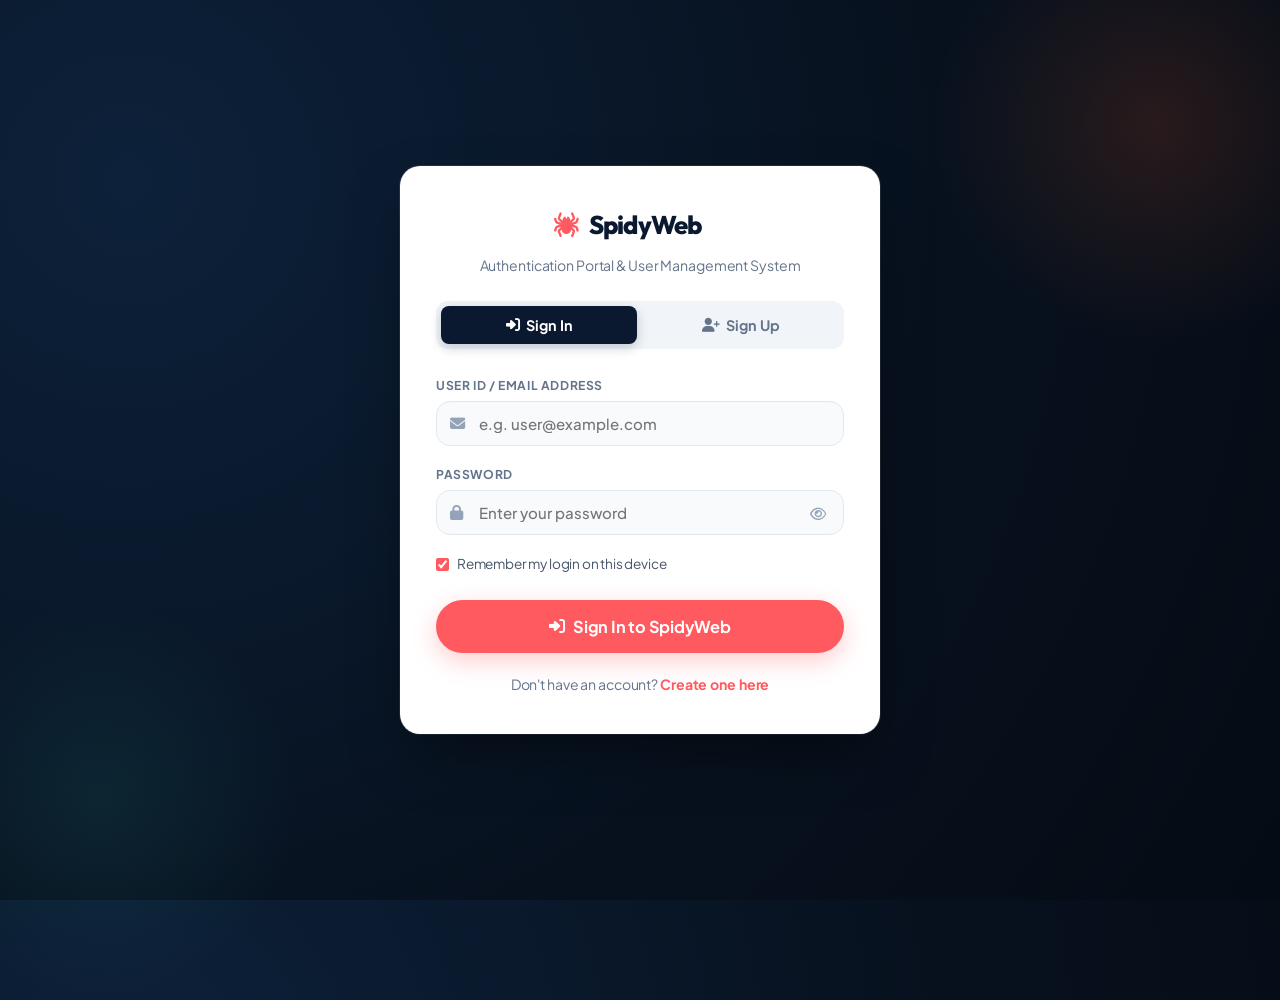
==== commit e5d4bda4: "feat(auth): enhance authentication system, profile sync, and booking management" ====
--- a/index.html
+++ b/index.html
@@ -83,15 +83,15 @@
       <div class="nav-actions">
         <div class="user-profile-menu">
           <div class="user-avatar-btn">
-            <img src="https://images.unsplash.com/photo-1535713875002-d1d0cf377fde?auto=format&fit=crop&w=150&q=80" alt="Krrish Modi" id="header-dp" class="user-avatar-img">
-            <span>Krrish Modi</span>
+            <img src="https://images.unsplash.com/photo-1535713875002-d1d0cf377fde?auto=format&fit=crop&w=150&q=80" alt="Avatar" id="header-dp" class="user-avatar-img">
+            <span class="user-name-display">Krrish Modi</span>
             <i class="fas fa-chevron-down" style="font-size: 0.7rem; opacity: 0.75;"></i>
           </div>
           <div class="user-dropdown">
             <div style="padding: 12px 18px; border-bottom: 1px solid var(--border-light); display: flex; align-items: center; justify-content: space-between;">
               <div>
-                <p style="font-weight: 700; font-size: 0.9rem;">Krrish Modi</p>
-                <p style="font-size: 0.75rem; color: var(--text-muted);">modik3654@gmail.com</p>
+                <p style="font-weight: 700; font-size: 0.9rem;" id="nav-user-name" class="user-name-display">Krrish Modi</p>
+                <p style="font-size: 0.75rem; color: var(--text-muted);" id="nav-user-email" class="user-email-display">modik3654@gmail.com</p>
               </div>
               <button onclick="openAvatarModal()" class="btn btn-outline btn-sm" style="padding: 4px 8px; font-size: 0.75rem;" title="Change Profile Photo">
                 <i class="fas fa-camera"></i> Change DP
@@ -107,7 +107,7 @@
               <i class="fas fa-image"></i> Change Profile Photo
             </a>
             <div class="dropdown-divider"></div>
-            <a href="login.html" class="dropdown-item" style="color: #ef4444;">
+            <a href="javascript:void(0)" onclick="SpideyAuth.logoutUser(); return false;" class="dropdown-item" style="color: #ef4444;">
               <i class="fas fa-sign-out-alt"></i> Logout / Switch User
             </a>
           </div>
@@ -773,9 +773,9 @@
             "Our Ladakh expedition booked through SpidyWeb was phenomenal! The oxygen support in the vehicle and cozy tents at Pangong Lake made it 10/10."
           </p>
           <div style="display: flex; align-items: center; gap: 12px;">
-            <img src="https://images.unsplash.com/photo-1507003211169-0a1dd7228f2d?auto=format&fit=crop&w=100&q=80" alt="Hiten Patel" style="width: 44px; height: 44px; border-radius: 50%; object-fit: cover;">
+            <img src="https://images.unsplash.com/photo-1507003211169-0a1dd7228f2d?auto=format&fit=crop&w=100&q=80" alt="Hiten Patil" style="width: 44px; height: 44px; border-radius: 50%; object-fit: cover;">
             <div>
-              <h4 style="font-size: 0.95rem;">Hiten Patel</h4>
+              <h4 style="font-size: 0.95rem;">Hiten Patil</h4>
               <span style="font-size: 0.8rem; color: var(--text-muted);">Traveled to Ladakh Himalayan Passes</span>
             </div>
           </div>
@@ -879,7 +879,7 @@
         <!-- Current DP Preview -->
         <div style="margin-bottom: 24px;">
           <img src="https://images.unsplash.com/photo-1535713875002-d1d0cf377fde?auto=format&fit=crop&w=150&q=80" alt="Current DP" class="user-avatar-img" style="width: 90px; height: 90px; border-radius: 50%; object-fit: cover; border: 3px solid var(--accent-coral); box-shadow: var(--shadow-md);">
-          <p style="font-size: 0.85rem; font-weight: 700; color: var(--primary-navy); margin-top: 8px;">Krrish Modi</p>
+          <p style="font-size: 0.85rem; font-weight: 700; color: var(--primary-navy); margin-top: 8px;" class="user-name-display">Krrish Modi</p>
         </div>
 
         <!-- File Upload Button -->
@@ -1045,6 +1045,7 @@
   </div>
 
   <div class="toast-container"></div>
+  <script src="assets/js/auth.js"></script>
   <script src="assets/js/tour-dataset.js"></script>
   <script src="assets/js/main.js"></script>
   <script src="assets/js/booking.js"></script>
